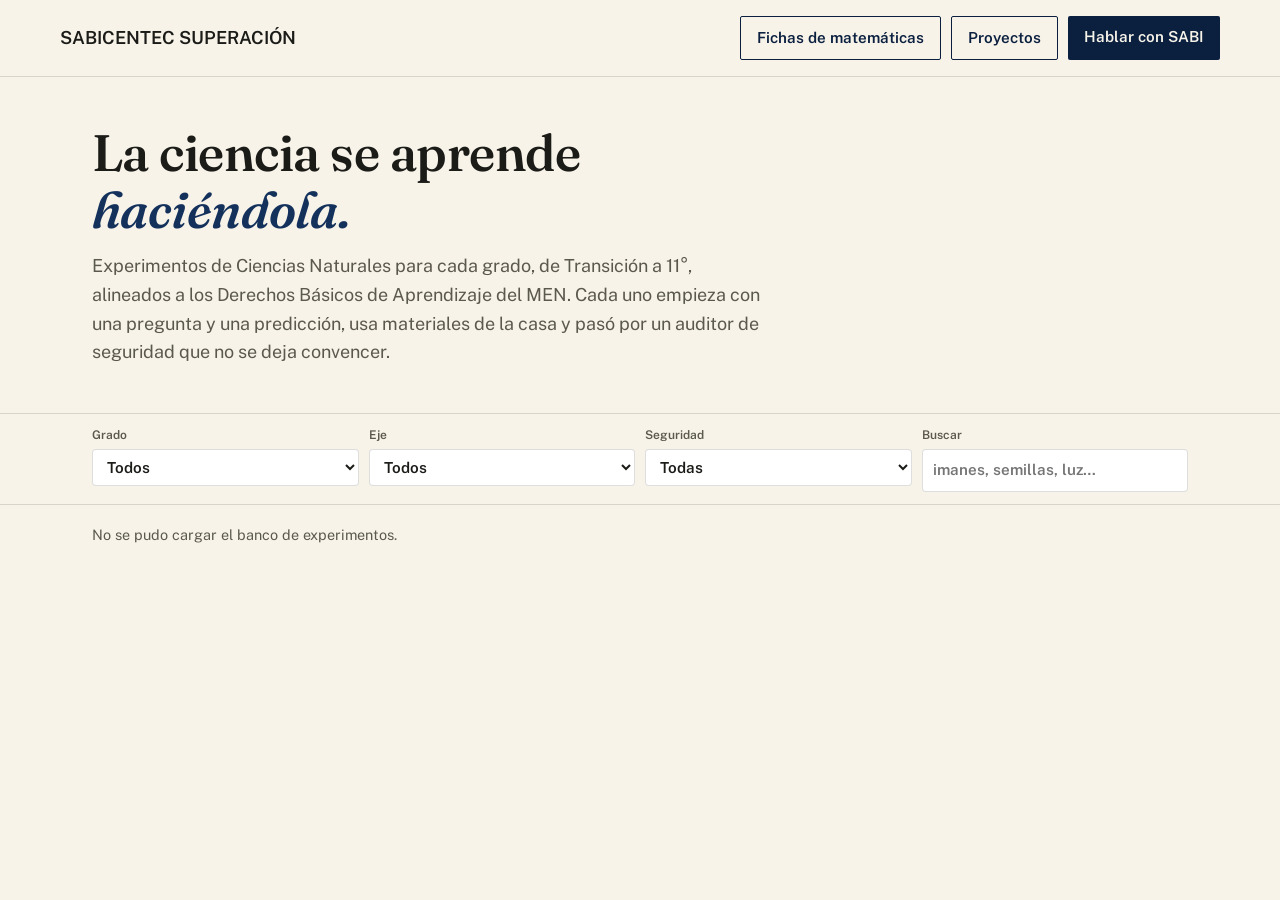
==== experimentos.html @ 02c6cd76 "Capa didáctica (en progreso): comandos SABI, juegos por código, lectura verificada y Dots investigad" ====
<!DOCTYPE html>
<html lang="es">
<head>
<meta charset="UTF-8">
<meta name="viewport" content="width=device-width, initial-scale=1.0">
<title>Experimentos de Ciencias — SABICENTEC SUPERACIÓN</title>
<meta name="description" content="Banco de experimentos de Ciencias Naturales de Colegio CENTEC: mínimo 50 por grado, de Transición a 11°, alineados a los DBA del MEN y auditados en seguridad.">
<link rel="preconnect" href="https://fonts.googleapis.com">
<link rel="preconnect" href="https://fonts.gstatic.com" crossorigin>
<link href="https://fonts.googleapis.com/css2?family=Fraunces:opsz,wght@9..144,450;9..144,560;9..144,680&family=Public+Sans:wght@400;500;600;700&display=swap" rel="stylesheet">
<style>
  :root{
    --noche:#0B1F3F; --noche-2:#14315C; --alba:#F5A623; --oro:#B8862B; --barro:#E8792B;
    --brote:#4C7A5E; --papel:#F7F3E9; --blanco:#FFFFFF; --tinta:#1B1B18; --tinta-suave:#5B584E;
    --linea:rgba(27,27,24,.14);
  }
  *{box-sizing:border-box;margin:0;padding:0}
  body{background:var(--papel);color:var(--tinta);font-family:'Public Sans',sans-serif;font-size:18px;line-height:1.6}
  h1,h2,h3{font-family:'Fraunces',serif;font-weight:560;letter-spacing:-.01em}
  a{color:inherit}
  :focus-visible{outline:3px solid var(--alba);outline-offset:2px}
  .wrap{max-width:1160px;margin:0 auto;padding:0 32px}
  @media(max-width:640px){.wrap{padding:0 16px} body{font-size:17px}}
  header.top{border-bottom:1px solid var(--linea)}
  .top-inner{display:flex;justify-content:space-between;align-items:center;padding:16px 0;gap:16px;flex-wrap:wrap}
  .brand{font-weight:600;text-decoration:none}
  .nav{display:flex;gap:10px;flex-wrap:wrap}
  .cta,.cta-2{text-decoration:none;padding:9px 16px;border-radius:2px;font-weight:600;font-size:.95rem}
  .cta{background:var(--noche);color:var(--papel)} .cta-2{border:1px solid var(--noche);color:var(--noche)}
  .intro{padding:48px 0 24px}
  .intro h1{font-size:clamp(2rem,4.5vw,3.2rem);line-height:1.1;max-width:20ch}
  .intro h1 em{font-style:italic;color:var(--noche-2)}
  .intro p{max-width:62ch;margin-top:14px;color:var(--tinta-suave)}
  .cifras{display:flex;gap:28px;flex-wrap:wrap;margin-top:22px;font-size:.92rem;color:var(--tinta-suave)}
  .cifras b{display:block;font-family:'Fraunces',serif;font-size:1.9rem;color:var(--noche);font-weight:560}
  .filtros{position:sticky;top:0;z-index:5;background:var(--papel);border-block:1px solid var(--linea);padding:12px 0}
  .filtros .wrap{display:grid;grid-template-columns:repeat(auto-fit,minmax(170px,1fr));gap:10px}
  label.campo{display:flex;flex-direction:column;font-size:.75rem;font-weight:600;color:var(--tinta-suave);gap:4px}
  select,input[type=search]{font:inherit;font-size:.95rem;padding:8px 10px;border:1px solid var(--linea);border-radius:4px;background:var(--blanco);color:var(--tinta);width:100%}
  #resumen{padding:18px 0 6px;color:var(--tinta-suave);font-size:.9rem}
  .lista{display:grid;grid-template-columns:repeat(auto-fill,minmax(300px,1fr));gap:16px;padding:8px 0 64px}
  @media(max-width:640px){.lista{grid-template-columns:1fr}}
  .tarjeta{background:var(--blanco);border:1px solid var(--linea);border-radius:6px;padding:18px 20px;display:flex;flex-direction:column;gap:8px}
  .etq{font-size:.72rem;font-weight:700;letter-spacing:.05em;text-transform:uppercase;color:var(--oro)}
  .tarjeta h3{font-size:1.2rem;line-height:1.25;color:var(--noche)}
  .tarjeta .preg{font-size:.95rem}
  .sello{display:inline-block;font-size:.75rem;font-weight:700;padding:2px 9px;border-radius:999px;border:1.5px solid currentColor}
  .sello.libre{color:var(--brote)} .sello.supervision{color:#8A5A00} .sello.docente{color:#9B2C2C}
  .tarjeta button{align-self:flex-start;margin-top:auto;font:600 .88rem 'Public Sans',sans-serif;background:var(--noche);color:var(--papel);border:0;border-radius:999px;padding:8px 16px;cursor:pointer}
  .vacio{padding:40px 0;color:var(--tinta-suave)}
  /* Ficha completa */
  dialog{border:0;border-radius:8px;max-width:min(780px,96vw);width:100%;padding:0;background:var(--blanco);color:var(--tinta)}
  dialog::backdrop{background:rgba(11,31,63,.55)}
  .ficha{padding:28px 32px 32px}
  @media(max-width:640px){.ficha{padding:20px 18px 24px}}
  .ficha h2{font-size:1.7rem;color:var(--noche);line-height:1.2;margin:4px 0 8px}
  .ficha h4{font:700 .78rem 'Public Sans',sans-serif;letter-spacing:.05em;text-transform:uppercase;color:var(--oro);margin:18px 0 6px}
  .ficha ul,.ficha ol{padding-left:1.3em} .ficha li{margin:3px 0}
  .ficha .aviso{background:#FBF1DE;border-left:4px solid var(--oro);padding:10px 14px;margin:12px 0;font-size:.95rem}
  .ficha .prediccion{border:2px dashed var(--linea);border-radius:6px;padding:12px 14px;margin-top:6px}
  .ficha .linea-resp{border-bottom:1px solid var(--linea);height:1.8em}
  .ficha .dba{font-size:.85rem;color:var(--tinta-suave)}
  .acciones{display:flex;gap:10px;flex-wrap:wrap;padding:14px 32px;border-top:1px solid var(--linea);background:var(--papel);position:sticky;bottom:0}
  @media(max-width:640px){.acciones{padding:12px 18px}}
  .acciones button,.acciones a{font:600 .9rem 'Public Sans',sans-serif;padding:9px 16px;border-radius:999px;border:1.5px solid var(--noche);background:var(--blanco);color:var(--noche);text-decoration:none;cursor:pointer}
  .acciones .prim{background:var(--noche);color:var(--papel)}
  .solo-impresion{display:none}
  @media print{
    body > *:not(dialog){display:none!important}
    dialog{position:static;max-width:none;box-shadow:none}
    .acciones{display:none}
    .ficha{padding:0;font-size:12pt}
    .solo-impresion{display:block}
    details{display:block} details > summary{list-style:none}
  }
</style>
</head>
<body>

<header class="top">
  <div class="wrap top-inner">
    <a class="brand" href="index.html">SABICENTEC SUPERACIÓN</a>
    <nav class="nav">
      <a class="cta-2" href="fichas.html">Fichas de matemáticas</a>
      <a class="cta-2" href="proyectos.html">Proyectos</a>
      <a class="cta" href="tutor.html">Hablar con SABI</a>
    </nav>
  </div>
</header>

<section class="intro">
  <div class="wrap">
    <h1>La ciencia se aprende <em>haciéndola.</em></h1>
    <p>Experimentos de Ciencias Naturales para cada grado, de Transición a 11°, alineados a los Derechos Básicos de Aprendizaje del MEN. Cada uno empieza con una pregunta y una predicción, usa materiales de la casa y pasó por un auditor de seguridad que no se deja convencer.</p>
    <div class="cifras" id="cifras"></div>
  </div>
</section>

<div class="filtros">
  <div class="wrap">
    <label class="campo">Grado<select id="f-grado"><option value="">Todos</option></select></label>
    <label class="campo">Eje<select id="f-eje"><option value="">Todos</option></select></label>
    <label class="campo">Seguridad<select id="f-seg"><option value="">Todas</option><option value="libre">Lo hace el estudiante</option><option value="supervision">Con un adulto</option><option value="docente">Lo hace el docente</option></select></label>
    <label class="campo">Buscar<input type="search" id="f-texto" placeholder="imanes, semillas, luz…"></label>
  </div>
</div>

<main class="wrap">
  <p id="resumen" aria-live="polite">Cargando el banco…</p>
  <div class="lista" id="lista"></div>
</main>

<dialog id="dialogo" aria-labelledby="ficha-titulo">
  <div class="ficha" id="ficha"></div>
  <div class="acciones">
    <button type="button" class="prim" id="btn-imprimir">Imprimir ficha</button>
    <a id="btn-sabi" href="tutor.html">Hacerlo con SABI</a>
    <button type="button" id="btn-cerrar">Cerrar</button>
  </div>
</dialog>

<script>
const $ = id => document.getElementById(id);
const esc = t => String(t ?? '').replace(/[&<>"']/g, c => ({ '&': '&amp;', '<': '&lt;', '>': '&gt;', '"': '&quot;', "'": '&#39;' }[c]));
const sinTilde = t => String(t || '').toLowerCase().normalize('NFD').replace(/[̀-ͯ]/g, '');
const GRADO = g => g ? g + '°' : 'Transición';
const NIVEL = { libre: 'Lo hace el estudiante', supervision: 'Con un adulto', docente: 'Lo hace el docente' };
let banco = { experimentos: [], ejes: {} }, dba = null;

function filtrar() {
  const g = $('f-grado').value, e = $('f-eje').value, s = $('f-seg').value, q = sinTilde($('f-texto').value).trim();
  const lista = banco.experimentos.filter(x => (g === '' || x.grado === +g) && (!e || x.eje === e) && (!s || x.seguridad?.nivel === s)
    && (!q || sinTilde([x.titulo, x.pregunta, ...(x.materiales || []), ...(x.tags || [])].join(' ')).includes(q)));
  $('resumen').textContent = `${lista.length} experimento${lista.length === 1 ? '' : 's'}${g !== '' ? ' para ' + GRADO(+g) : ''}.`;
  $('lista').innerHTML = lista.length ? lista.map(x => `<article class="tarjeta">
      <span class="etq">${esc(banco.ejes[x.eje] || x.eje)} · ${GRADO(x.grado)}${x.duracion_min ? ' · ' + x.duracion_min + ' min' : ''}</span>
      <h3>${esc(x.titulo)}</h3><p class="preg">${esc(x.pregunta)}</p>
      <span class="sello ${esc(x.seguridad?.nivel)}">${NIVEL[x.seguridad?.nivel] || ''}</span>
      <button type="button" data-id="${esc(x.id)}">Ver ficha completa</button></article>`).join('')
    : '<div class="vacio">No hay experimentos con esa combinación. Prueba con otro eje o grado, o pídele uno a SABI con /experimento.</div>';
  const u = new URL(location); ['grado', 'eje', 'seg', 'q'].forEach((k, i) => { const v = [g, e, s, q][i]; v ? u.searchParams.set(k, v) : u.searchParams.delete(k); });
  history.replaceState(null, '', u);
}

function ficha(id) {
  const x = banco.experimentos.find(e => e.id === id); if (!x) return;
  const textosDba = (x.dba || []).map(n => { const d = dba?.grados?.[String(x.grado)]?.dba?.find(y => y.n === n); return d ? `DBA ${n}: ${d.enunciado}` : `DBA ${n}`; });
  const nivel = x.seguridad?.nivel || 'libre';
  $('ficha').innerHTML = `
    <p class="solo-impresion etq">Colegio CENTEC · SABI · Nombre: ______________________ Curso: ______ Fecha: ________</p>
    <span class="etq">${esc(banco.ejes[x.eje] || x.eje)} · ${GRADO(x.grado)}${x.duracion_min ? ' · ' + x.duracion_min + ' minutos' : ''}</span>
    <h2 id="ficha-titulo">${esc(x.titulo)}</h2>
    <p><b>Pregunta:</b> ${esc(x.pregunta)}</p>
    ${nivel !== 'libre' ? `<p class="aviso"><b>${NIVEL[nivel]}.</b> ${esc(x.seguridad?.nota)}</p>` : ''}
    <h4>1. Antes de empezar, predice</h4><p>${esc(x.prediccion)}</p><div class="prediccion"><div class="linea-resp"></div><div class="linea-resp"></div></div>
    <h4>2. Materiales</h4><ul>${(x.materiales || []).map(m => `<li>${esc(m)}</li>`).join('')}</ul>
    <h4>3. Procedimiento</h4><ol>${(x.pasos || []).map(p => `<li>${esc(p)}</li>`).join('')}</ol>
    <h4>4. Observa y registra</h4><p>${esc(x.observa)}</p><div class="prediccion"><div class="linea-resp"></div><div class="linea-resp"></div><div class="linea-resp"></div></div>
    <h4>5. ¿Por qué pasó?</h4><details><summary>Ábrelo después de observar</summary><p>${esc(x.explicacion)}</p>${x.error_comun ? `<p><b>Idea equivocada frecuente:</b> ${esc(x.error_comun)}</p>` : ''}</details>
    ${x.variable ? `<h4>6. Reto de científico</h4><p>${esc(x.variable)}</p>` : ''}
    ${x.conexion ? `<h4>En la vida real</h4><p>${esc(x.conexion)}</p>` : ''}
    ${textosDba.length ? `<h4>Derechos Básicos de Aprendizaje</h4><p class="dba">${textosDba.map(esc).join('<br>')}</p>` : ''}`;
  $('btn-sabi').href = `tutor.html?rol=estudiante&materia=${encodeURIComponent('Ciencias Naturales')}`;
  const u = new URL(location); u.searchParams.set('id', id); history.replaceState(null, '', u);
  if (!$('dialogo').open) $('dialogo').showModal();
}
function cerrar() { $('dialogo').close(); }
$('dialogo').addEventListener('close', () => { const u = new URL(location); u.searchParams.delete('id'); history.replaceState(null, '', u); });
$('btn-cerrar').onclick = cerrar;
$('btn-imprimir').onclick = () => { $('dialogo').querySelectorAll('details').forEach(d => d.open = true); window.print(); };
$('lista').addEventListener('click', e => { const b = e.target.closest('[data-id]'); if (b) ficha(b.dataset.id); });
['f-grado', 'f-eje', 'f-seg'].forEach(id => $(id).addEventListener('change', filtrar));
$('f-texto').addEventListener('input', filtrar);

(async () => {
  try {
    const [b, d] = await Promise.all([fetch('data/experimentos.json').then(r => r.json()), fetch('data/dba-ciencias.json').then(r => r.ok ? r.json() : null).catch(() => null)]);
    banco = b; dba = d;
  } catch (e) { $('resumen').textContent = 'No se pudo cargar el banco de experimentos.'; return; }
  for (let g = 0; g <= 11; g++) $('f-grado').insertAdjacentHTML('beforeend', `<option value="${g}">${GRADO(g)}</option>`);
  for (const [k, v] of Object.entries(banco.ejes || {})) $('f-eje').insertAdjacentHTML('beforeend', `<option value="${k}">${esc(v)}</option>`);
  const total = banco.experimentos.length, grados = new Set(banco.experimentos.map(e => e.grado)).size, libres = banco.experimentos.filter(e => e.seguridad?.nivel === 'libre').length;
  $('cifras').innerHTML = `<span><b>${total}</b>experimentos</span><span><b>${grados}</b>grados</span><span><b>${Object.keys(banco.ejes || {}).length}</b>ejes de las ciencias</span><span><b>${libres}</b>los hace el estudiante solo</span>`;
  const p = new URLSearchParams(location.search);
  if (p.has('grado')) $('f-grado').value = p.get('grado');
  if (p.has('eje')) $('f-eje').value = p.get('eje');
  if (p.has('seg')) $('f-seg').value = p.get('seg');
  if (p.has('q')) $('f-texto').value = p.get('q');
  filtrar();
  if (p.has('id')) ficha(p.get('id'));
})();
</script>
</body>
</html>
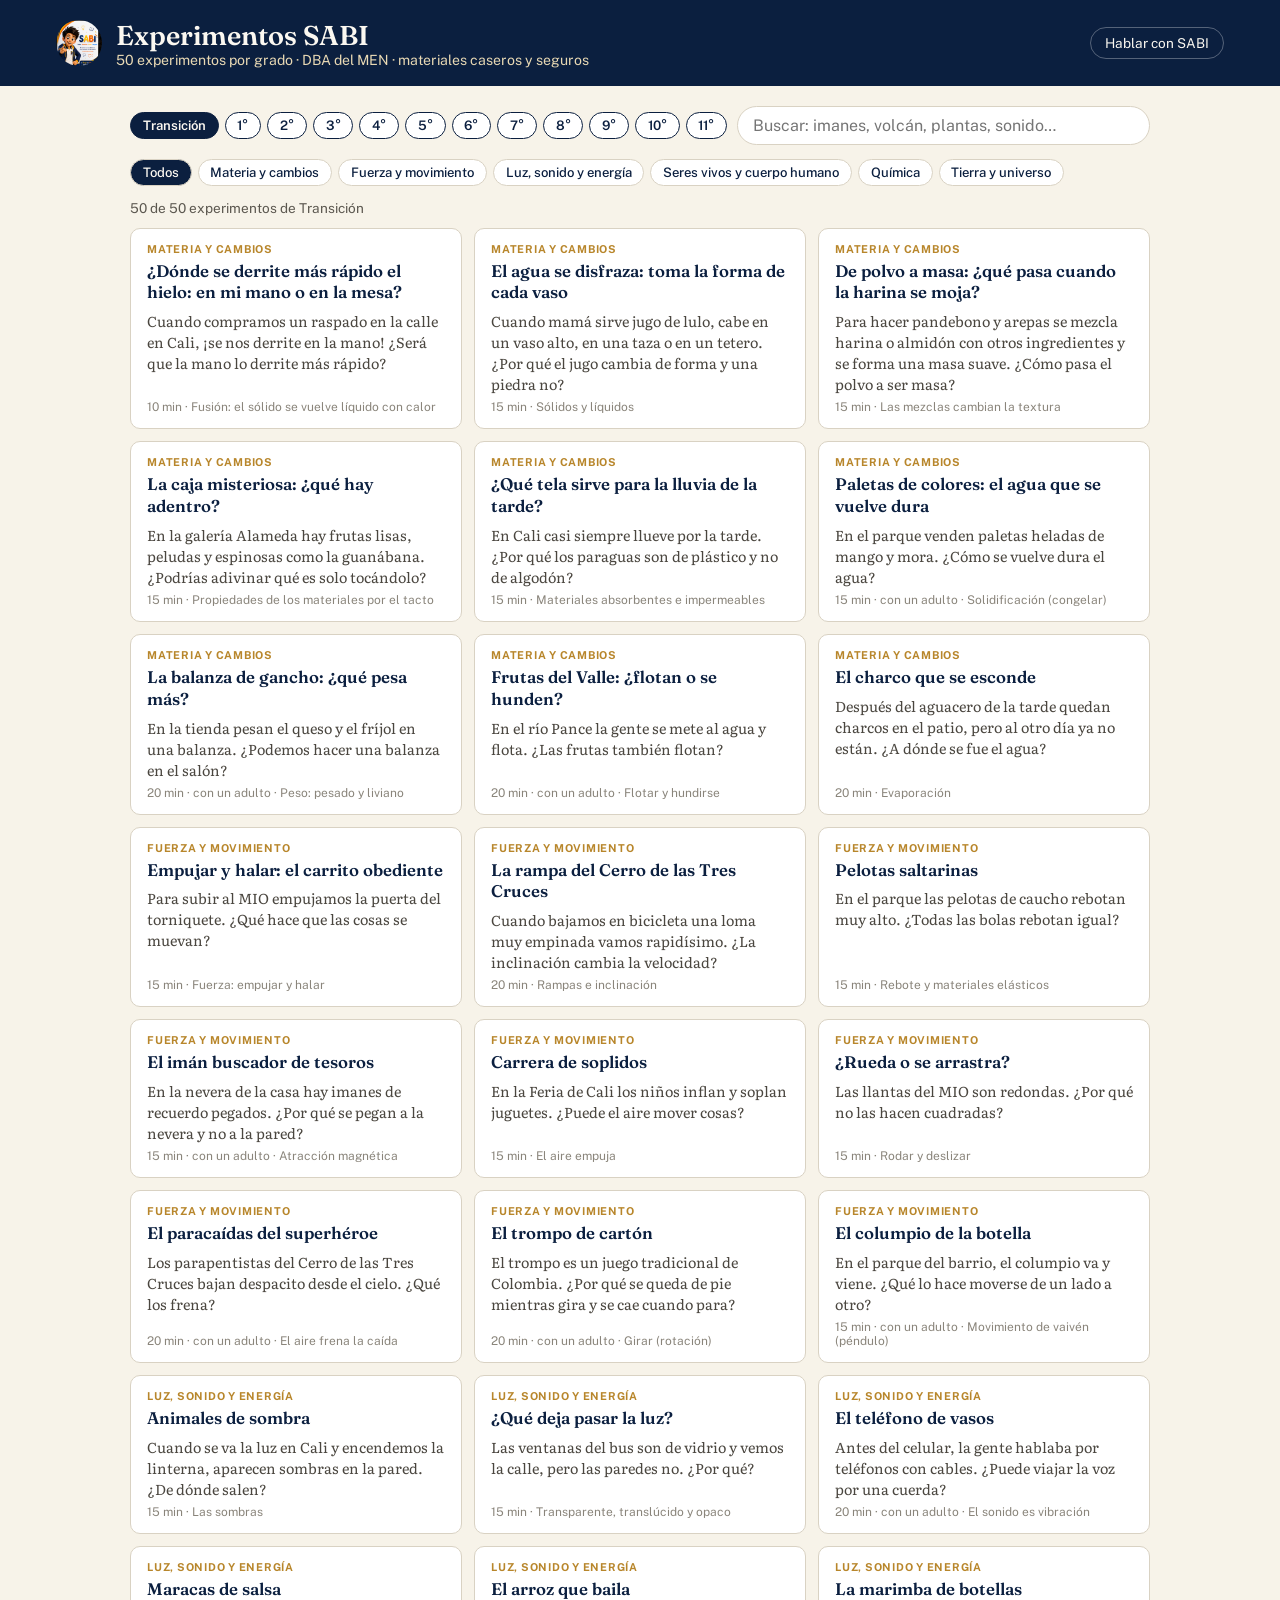
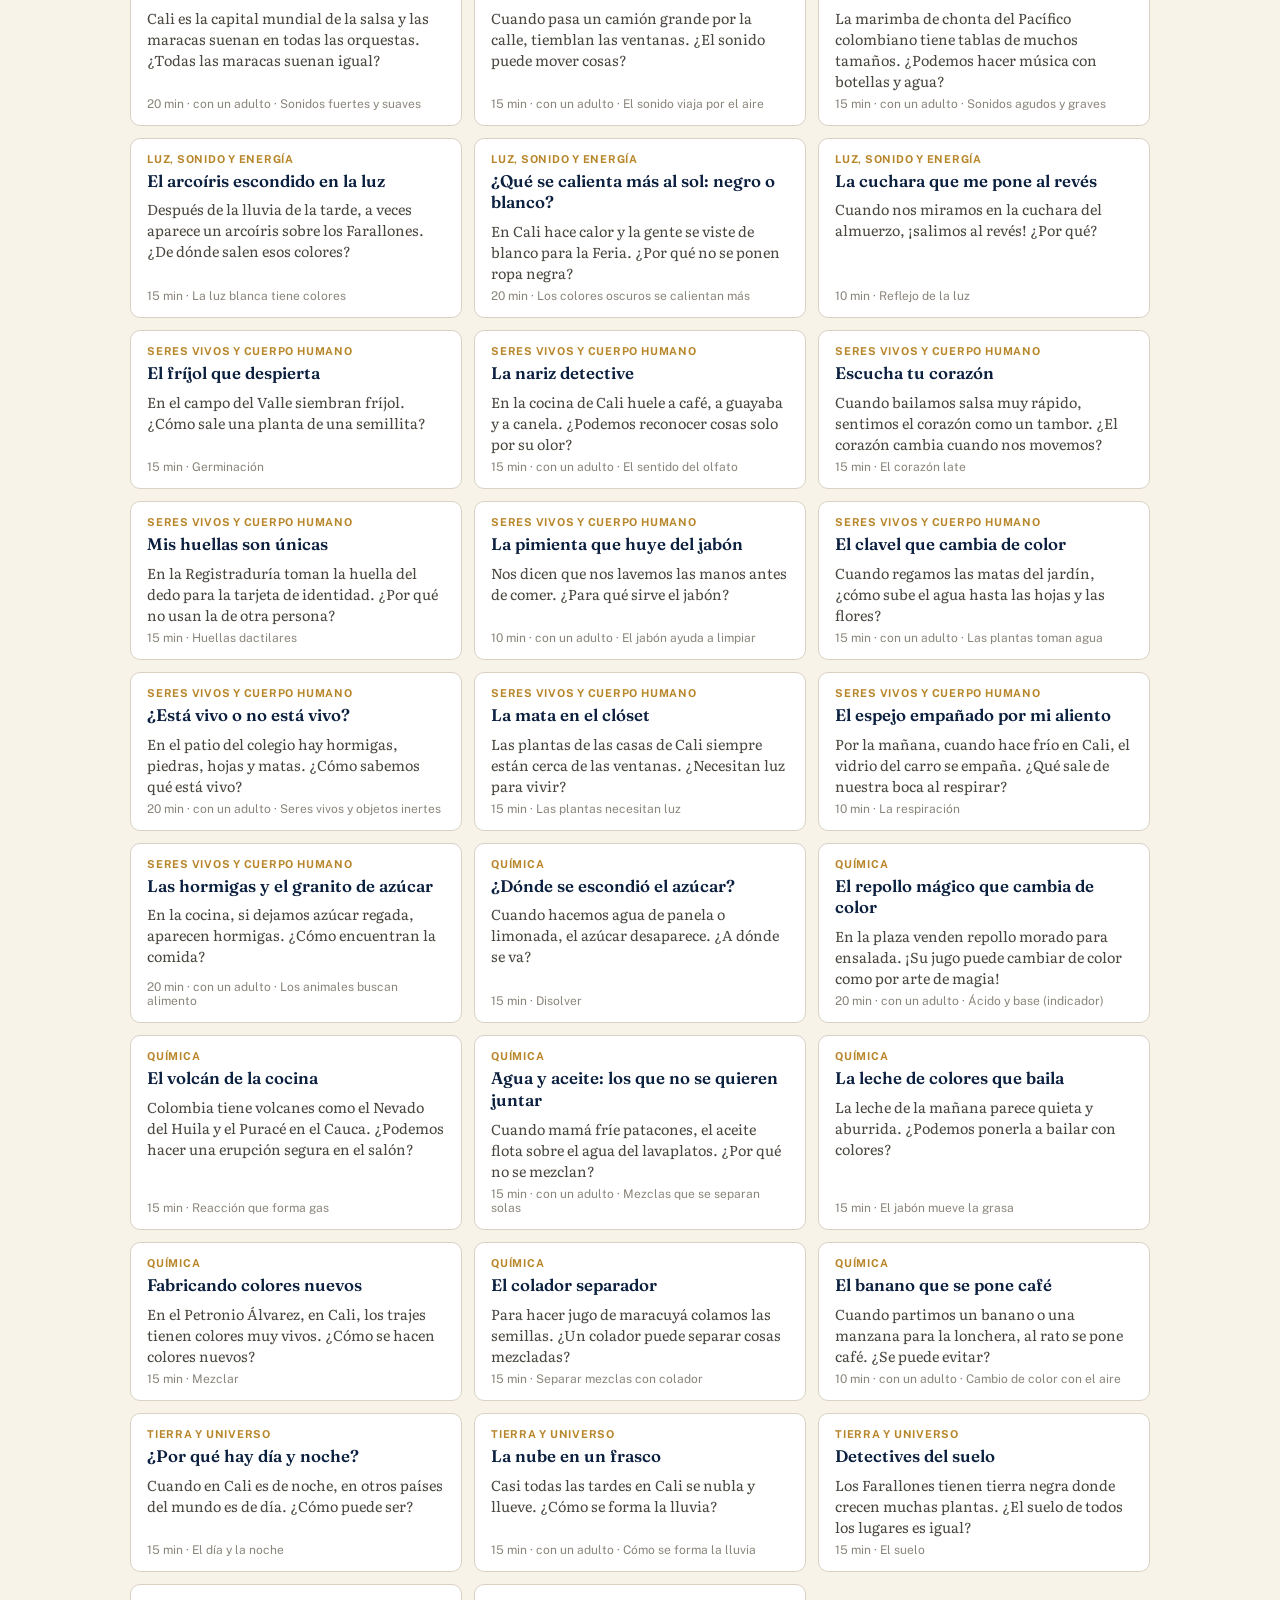
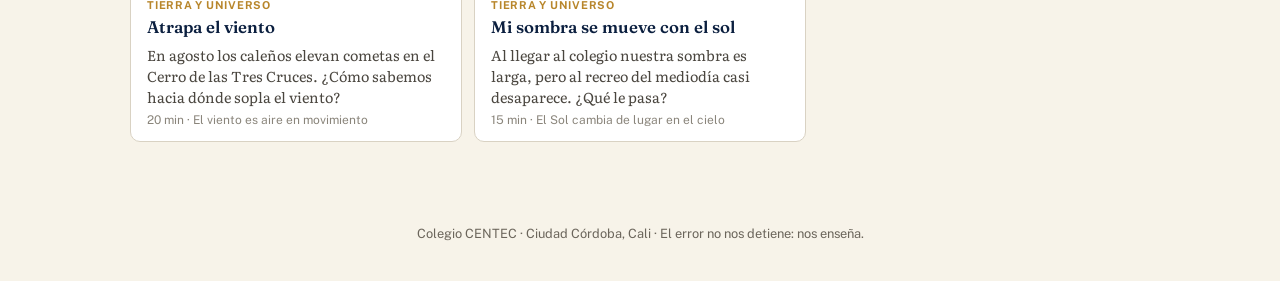
==== commit 86732053: "Banco de experimentos (Transición a 8°, 10°), página de experimentos y Dots didácticos - data/experi" ====
--- a/experimentos.html
+++ b/experimentos.html
@@ -3,191 +3,102 @@
 <head>
 <meta charset="UTF-8">
 <meta name="viewport" content="width=device-width, initial-scale=1.0">
-<title>Experimentos de Ciencias — SABICENTEC SUPERACIÓN</title>
-<meta name="description" content="Banco de experimentos de Ciencias Naturales de Colegio CENTEC: mínimo 50 por grado, de Transición a 11°, alineados a los DBA del MEN y auditados en seguridad.">
-<link rel="preconnect" href="https://fonts.googleapis.com">
-<link rel="preconnect" href="https://fonts.gstatic.com" crossorigin>
-<link href="https://fonts.googleapis.com/css2?family=Fraunces:opsz,wght@9..144,450;9..144,560;9..144,680&family=Public+Sans:wght@400;500;600;700&display=swap" rel="stylesheet">
+<title>Experimentos SABI — CENTEC</title>
+<meta name="description" content="Banco de experimentos de ciencias de CENTEC: 50 por grado, de Transición a 11°, alineados a los DBA del MEN, con materiales caseros seguros.">
+<link rel="preconnect" href="https://fonts.googleapis.com"><link rel="preconnect" href="https://fonts.gstatic.com" crossorigin>
+<link href="https://fonts.googleapis.com/css2?family=Literata:opsz,wght@7..72,400;7..72,600&family=Fraunces:opsz,wght@9..144,560;9..144,680&family=Public+Sans:wght@400;600;700&display=swap" rel="stylesheet">
+<link rel="stylesheet" href="sabi-dots.css">
 <style>
-  :root{
-    --noche:#0B1F3F; --noche-2:#14315C; --alba:#F5A623; --oro:#B8862B; --barro:#E8792B;
-    --brote:#4C7A5E; --papel:#F7F3E9; --blanco:#FFFFFF; --tinta:#1B1B18; --tinta-suave:#5B584E;
-    --linea:rgba(27,27,24,.14);
-  }
-  *{box-sizing:border-box;margin:0;padding:0}
-  body{background:var(--papel);color:var(--tinta);font-family:'Public Sans',sans-serif;font-size:18px;line-height:1.6}
-  h1,h2,h3{font-family:'Fraunces',serif;font-weight:560;letter-spacing:-.01em}
-  a{color:inherit}
-  :focus-visible{outline:3px solid var(--alba);outline-offset:2px}
-  .wrap{max-width:1160px;margin:0 auto;padding:0 32px}
-  @media(max-width:640px){.wrap{padding:0 16px} body{font-size:17px}}
-  header.top{border-bottom:1px solid var(--linea)}
-  .top-inner{display:flex;justify-content:space-between;align-items:center;padding:16px 0;gap:16px;flex-wrap:wrap}
-  .brand{font-weight:600;text-decoration:none}
-  .nav{display:flex;gap:10px;flex-wrap:wrap}
-  .cta,.cta-2{text-decoration:none;padding:9px 16px;border-radius:2px;font-weight:600;font-size:.95rem}
-  .cta{background:var(--noche);color:var(--papel)} .cta-2{border:1px solid var(--noche);color:var(--noche)}
-  .intro{padding:48px 0 24px}
-  .intro h1{font-size:clamp(2rem,4.5vw,3.2rem);line-height:1.1;max-width:20ch}
-  .intro h1 em{font-style:italic;color:var(--noche-2)}
-  .intro p{max-width:62ch;margin-top:14px;color:var(--tinta-suave)}
-  .cifras{display:flex;gap:28px;flex-wrap:wrap;margin-top:22px;font-size:.92rem;color:var(--tinta-suave)}
-  .cifras b{display:block;font-family:'Fraunces',serif;font-size:1.9rem;color:var(--noche);font-weight:560}
-  .filtros{position:sticky;top:0;z-index:5;background:var(--papel);border-block:1px solid var(--linea);padding:12px 0}
-  .filtros .wrap{display:grid;grid-template-columns:repeat(auto-fit,minmax(170px,1fr));gap:10px}
-  label.campo{display:flex;flex-direction:column;font-size:.75rem;font-weight:600;color:var(--tinta-suave);gap:4px}
-  select,input[type=search]{font:inherit;font-size:.95rem;padding:8px 10px;border:1px solid var(--linea);border-radius:4px;background:var(--blanco);color:var(--tinta);width:100%}
-  #resumen{padding:18px 0 6px;color:var(--tinta-suave);font-size:.9rem}
-  .lista{display:grid;grid-template-columns:repeat(auto-fill,minmax(300px,1fr));gap:16px;padding:8px 0 64px}
-  @media(max-width:640px){.lista{grid-template-columns:1fr}}
-  .tarjeta{background:var(--blanco);border:1px solid var(--linea);border-radius:6px;padding:18px 20px;display:flex;flex-direction:column;gap:8px}
-  .etq{font-size:.72rem;font-weight:700;letter-spacing:.05em;text-transform:uppercase;color:var(--oro)}
-  .tarjeta h3{font-size:1.2rem;line-height:1.25;color:var(--noche)}
-  .tarjeta .preg{font-size:.95rem}
-  .sello{display:inline-block;font-size:.75rem;font-weight:700;padding:2px 9px;border-radius:999px;border:1.5px solid currentColor}
-  .sello.libre{color:var(--brote)} .sello.supervision{color:#8A5A00} .sello.docente{color:#9B2C2C}
-  .tarjeta button{align-self:flex-start;margin-top:auto;font:600 .88rem 'Public Sans',sans-serif;background:var(--noche);color:var(--papel);border:0;border-radius:999px;padding:8px 16px;cursor:pointer}
-  .vacio{padding:40px 0;color:var(--tinta-suave)}
-  /* Ficha completa */
-  dialog{border:0;border-radius:8px;max-width:min(780px,96vw);width:100%;padding:0;background:var(--blanco);color:var(--tinta)}
+  :root{--noche:#0B1F3F; --oro:#B8862B; --alba:#F5A623; --papel:#F7F3E9; --tinta:#1F1D1A; --linea:#D9D2C3;}
+  *{box-sizing:border-box; margin:0; padding:0}
+  body{background:var(--papel); color:var(--tinta); font-family:'Public Sans',sans-serif; min-height:100vh}
+  .top{background:var(--noche); color:#FBF8F1; padding:18px clamp(16px,5vw,56px); display:flex; align-items:center; gap:14px; flex-wrap:wrap}
+  .top img{width:46px; height:46px; border-radius:50%; object-fit:cover; object-position:top}
+  .top h1{font-family:'Fraunces',serif; font-weight:600; font-size:clamp(1.2rem,1rem + 1vw,1.7rem)}
+  .top p{color:#E9D9B4; font-size:.88rem}
+  .top a{margin-left:auto; color:#FBF8F1; text-decoration:none; border:1px solid rgba(255,255,255,.3); border-radius:999px; padding:7px 14px; font-size:.85rem}
+  main{max-width:1100px; margin:0 auto; padding:20px clamp(16px,4vw,40px) 60px}
+  .filtros{display:flex; flex-wrap:wrap; gap:10px; align-items:center; margin-bottom:14px}
+  .grados{display:flex; flex-wrap:wrap; gap:6px}
+  .grados button,.ejes button{border:1.5px solid var(--noche); background:#fff; color:var(--noche); border-radius:999px; padding:.38em .9em; font:600 .82rem 'Public Sans',sans-serif; cursor:pointer}
+  .grados button[aria-pressed=true],.ejes button[aria-pressed=true]{background:var(--noche); color:#FBF8F1}
+  .ejes{display:flex; flex-wrap:wrap; gap:6px; margin-bottom:14px}
+  .ejes button{border-color:var(--linea); font-weight:500}
+  input[type=search]{flex:1 1 220px; padding:.55em .9em; border:1.5px solid var(--linea); border-radius:999px; font:inherit; background:#fff}
+  .resumen{font-size:.85rem; color:#5B574F; margin-bottom:12px}
+  .lista{display:grid; grid-template-columns:repeat(auto-fill,minmax(260px,1fr)); gap:12px}
+  .card{background:#fff; border:1px solid var(--linea); border-radius:10px; padding:14px 16px; display:flex; flex-direction:column; gap:6px; cursor:pointer; text-align:left; font:inherit; color:inherit; transition:transform .15s, border-color .15s}
+  .card:hover{transform:translateY(-2px); border-color:var(--oro)}
+  .card .eje{font-size:.68rem; font-weight:700; letter-spacing:.07em; text-transform:uppercase; color:var(--oro)}
+  .card h3{font-family:'Fraunces',serif; font-size:1.05rem; font-weight:600; color:var(--noche); line-height:1.3}
+  .card p{font-family:'Literata',serif; font-size:.9rem; color:#4A463F}
+  .card .meta{font-size:.75rem; color:#8A857B; margin-top:auto}
+  .herramienta{padding:18px 20px 8px; background:transparent;}
+  dialog{margin:auto; border:none; border-radius:14px; width:min(820px,94vw); max-height:92vh; padding:0; background:var(--papel)}
   dialog::backdrop{background:rgba(11,31,63,.55)}
-  .ficha{padding:28px 32px 32px}
-  @media(max-width:640px){.ficha{padding:20px 18px 24px}}
-  .ficha h2{font-size:1.7rem;color:var(--noche);line-height:1.2;margin:4px 0 8px}
-  .ficha h4{font:700 .78rem 'Public Sans',sans-serif;letter-spacing:.05em;text-transform:uppercase;color:var(--oro);margin:18px 0 6px}
-  .ficha ul,.ficha ol{padding-left:1.3em} .ficha li{margin:3px 0}
-  .ficha .aviso{background:#FBF1DE;border-left:4px solid var(--oro);padding:10px 14px;margin:12px 0;font-size:.95rem}
-  .ficha .prediccion{border:2px dashed var(--linea);border-radius:6px;padding:12px 14px;margin-top:6px}
-  .ficha .linea-resp{border-bottom:1px solid var(--linea);height:1.8em}
-  .ficha .dba{font-size:.85rem;color:var(--tinta-suave)}
-  .acciones{display:flex;gap:10px;flex-wrap:wrap;padding:14px 32px;border-top:1px solid var(--linea);background:var(--papel);position:sticky;bottom:0}
-  @media(max-width:640px){.acciones{padding:12px 18px}}
-  .acciones button,.acciones a{font:600 .9rem 'Public Sans',sans-serif;padding:9px 16px;border-radius:999px;border:1.5px solid var(--noche);background:var(--blanco);color:var(--noche);text-decoration:none;cursor:pointer}
-  .acciones .prim{background:var(--noche);color:var(--papel)}
-  .solo-impresion{display:none}
-  @media print{
-    body > *:not(dialog){display:none!important}
-    dialog{position:static;max-width:none;box-shadow:none}
-    .acciones{display:none}
-    .ficha{padding:0;font-size:12pt}
-    .solo-impresion{display:block}
-    details{display:block} details > summary{list-style:none}
-  }
+  .dlg-pie{display:flex; flex-wrap:wrap; gap:8px; justify-content:flex-end; padding:0 18px 16px}
+  .dlg-pie a,.dlg-pie button{border-radius:999px; padding:.55em 1.1em; font:600 .85rem 'Public Sans',sans-serif; cursor:pointer; text-decoration:none; border:1.5px solid var(--noche)}
+  .dlg-pie a{background:var(--noche); color:#FBF8F1} .dlg-pie button{background:#fff; color:var(--noche)}
+
+  .vacio{padding:40px; text-align:center; color:#6B655B; font-family:'Literata',serif}
+  footer{text-align:center; font-size:.8rem; color:#6B655B; padding:24px 16px 40px}
 </style>
 </head>
 <body>
-
 <header class="top">
-  <div class="wrap top-inner">
-    <a class="brand" href="index.html">SABICENTEC SUPERACIÓN</a>
-    <nav class="nav">
-      <a class="cta-2" href="fichas.html">Fichas de matemáticas</a>
-      <a class="cta-2" href="proyectos.html">Proyectos</a>
-      <a class="cta" href="tutor.html">Hablar con SABI</a>
-    </nav>
+  <img src="sabi-avatar.png" alt="SABI">
+  <div><h1>Experimentos SABI</h1><p>50 experimentos por grado · DBA del MEN · materiales caseros y seguros</p></div>
+  <a href="tutor.html">Hablar con SABI</a>
+</header>
+<main>
+  <div class="filtros">
+    <div class="grados" id="grados" role="group" aria-label="Grado"></div>
+    <input type="search" id="buscar" placeholder="Buscar: imanes, volcán, plantas, sonido…" aria-label="Buscar experimento">
   </div>
-</header>
-
-<section class="intro">
-  <div class="wrap">
-    <h1>La ciencia se aprende <em>haciéndola.</em></h1>
-    <p>Experimentos de Ciencias Naturales para cada grado, de Transición a 11°, alineados a los Derechos Básicos de Aprendizaje del MEN. Cada uno empieza con una pregunta y una predicción, usa materiales de la casa y pasó por un auditor de seguridad que no se deja convencer.</p>
-    <div class="cifras" id="cifras"></div>
-  </div>
-</section>
-
-<div class="filtros">
-  <div class="wrap">
-    <label class="campo">Grado<select id="f-grado"><option value="">Todos</option></select></label>
-    <label class="campo">Eje<select id="f-eje"><option value="">Todos</option></select></label>
-    <label class="campo">Seguridad<select id="f-seg"><option value="">Todas</option><option value="libre">Lo hace el estudiante</option><option value="supervision">Con un adulto</option><option value="docente">Lo hace el docente</option></select></label>
-    <label class="campo">Buscar<input type="search" id="f-texto" placeholder="imanes, semillas, luz…"></label>
-  </div>
-</div>
-
-<main class="wrap">
-  <p id="resumen" aria-live="polite">Cargando el banco…</p>
+  <div class="ejes" id="ejes" role="group" aria-label="Eje temático"></div>
+  <p class="resumen" id="resumen"></p>
   <div class="lista" id="lista"></div>
 </main>
-
-<dialog id="dialogo" aria-labelledby="ficha-titulo">
-  <div class="ficha" id="ficha"></div>
-  <div class="acciones">
-    <button type="button" class="prim" id="btn-imprimir">Imprimir ficha</button>
-    <a id="btn-sabi" href="tutor.html">Hacerlo con SABI</a>
-    <button type="button" id="btn-cerrar">Cerrar</button>
-  </div>
-</dialog>
-
+<dialog id="dlg"><section class="herramienta dots experimento" id="det"></section><div class="dlg-pie"><button type="button" id="imprimir">Imprimir</button><a id="con-sabi" href="#">Hacerlo con SABI</a><button type="button" id="cerrar">Cerrar</button></div></dialog>
+<footer>Colegio CENTEC · Ciudad Córdoba, Cali · El error no nos detiene: nos enseña.</footer>
+<script src="sabi-dots.js"></script>
+<script src="sabi-ayudas.js"></script>
 <script>
-const $ = id => document.getElementById(id);
-const esc = t => String(t ?? '').replace(/[&<>"']/g, c => ({ '&': '&amp;', '<': '&lt;', '>': '&gt;', '"': '&quot;', "'": '&#39;' }[c]));
-const sinTilde = t => String(t || '').toLowerCase().normalize('NFD').replace(/[̀-ͯ]/g, '');
-const GRADO = g => g ? g + '°' : 'Transición';
-const NIVEL = { libre: 'Lo hace el estudiante', supervision: 'Con un adulto', docente: 'Lo hace el docente' };
-let banco = { experimentos: [], ejes: {} }, dba = null;
-
-function filtrar() {
-  const g = $('f-grado').value, e = $('f-eje').value, s = $('f-seg').value, q = sinTilde($('f-texto').value).trim();
-  const lista = banco.experimentos.filter(x => (g === '' || x.grado === +g) && (!e || x.eje === e) && (!s || x.seguridad?.nivel === s)
-    && (!q || sinTilde([x.titulo, x.pregunta, ...(x.materiales || []), ...(x.tags || [])].join(' ')).includes(q)));
-  $('resumen').textContent = `${lista.length} experimento${lista.length === 1 ? '' : 's'}${g !== '' ? ' para ' + GRADO(+g) : ''}.`;
-  $('lista').innerHTML = lista.length ? lista.map(x => `<article class="tarjeta">
-      <span class="etq">${esc(banco.ejes[x.eje] || x.eje)} · ${GRADO(x.grado)}${x.duracion_min ? ' · ' + x.duracion_min + ' min' : ''}</span>
-      <h3>${esc(x.titulo)}</h3><p class="preg">${esc(x.pregunta)}</p>
-      <span class="sello ${esc(x.seguridad?.nivel)}">${NIVEL[x.seguridad?.nivel] || ''}</span>
-      <button type="button" data-id="${esc(x.id)}">Ver ficha completa</button></article>`).join('')
-    : '<div class="vacio">No hay experimentos con esa combinación. Prueba con otro eje o grado, o pídele uno a SABI con /experimento.</div>';
-  const u = new URL(location); ['grado', 'eje', 'seg', 'q'].forEach((k, i) => { const v = [g, e, s, q][i]; v ? u.searchParams.set(k, v) : u.searchParams.delete(k); });
-  history.replaceState(null, '', u);
-}
-
-function ficha(id) {
-  const x = banco.experimentos.find(e => e.id === id); if (!x) return;
-  const textosDba = (x.dba || []).map(n => { const d = dba?.grados?.[String(x.grado)]?.dba?.find(y => y.n === n); return d ? `DBA ${n}: ${d.enunciado}` : `DBA ${n}`; });
-  const nivel = x.seguridad?.nivel || 'libre';
-  $('ficha').innerHTML = `
-    <p class="solo-impresion etq">Colegio CENTEC · SABI · Nombre: ______________________ Curso: ______ Fecha: ________</p>
-    <span class="etq">${esc(banco.ejes[x.eje] || x.eje)} · ${GRADO(x.grado)}${x.duracion_min ? ' · ' + x.duracion_min + ' minutos' : ''}</span>
-    <h2 id="ficha-titulo">${esc(x.titulo)}</h2>
-    <p><b>Pregunta:</b> ${esc(x.pregunta)}</p>
-    ${nivel !== 'libre' ? `<p class="aviso"><b>${NIVEL[nivel]}.</b> ${esc(x.seguridad?.nota)}</p>` : ''}
-    <h4>1. Antes de empezar, predice</h4><p>${esc(x.prediccion)}</p><div class="prediccion"><div class="linea-resp"></div><div class="linea-resp"></div></div>
-    <h4>2. Materiales</h4><ul>${(x.materiales || []).map(m => `<li>${esc(m)}</li>`).join('')}</ul>
-    <h4>3. Procedimiento</h4><ol>${(x.pasos || []).map(p => `<li>${esc(p)}</li>`).join('')}</ol>
-    <h4>4. Observa y registra</h4><p>${esc(x.observa)}</p><div class="prediccion"><div class="linea-resp"></div><div class="linea-resp"></div><div class="linea-resp"></div></div>
-    <h4>5. ¿Por qué pasó?</h4><details><summary>Ábrelo después de observar</summary><p>${esc(x.explicacion)}</p>${x.error_comun ? `<p><b>Idea equivocada frecuente:</b> ${esc(x.error_comun)}</p>` : ''}</details>
-    ${x.variable ? `<h4>6. Reto de científico</h4><p>${esc(x.variable)}</p>` : ''}
-    ${x.conexion ? `<h4>En la vida real</h4><p>${esc(x.conexion)}</p>` : ''}
-    ${textosDba.length ? `<h4>Derechos Básicos de Aprendizaje</h4><p class="dba">${textosDba.map(esc).join('<br>')}</p>` : ''}`;
-  $('btn-sabi').href = `tutor.html?rol=estudiante&materia=${encodeURIComponent('Ciencias Naturales')}`;
-  const u = new URL(location); u.searchParams.set('id', id); history.replaceState(null, '', u);
-  if (!$('dialogo').open) $('dialogo').showModal();
-}
-function cerrar() { $('dialogo').close(); }
-$('dialogo').addEventListener('close', () => { const u = new URL(location); u.searchParams.delete('id'); history.replaceState(null, '', u); });
-$('btn-cerrar').onclick = cerrar;
-$('btn-imprimir').onclick = () => { $('dialogo').querySelectorAll('details').forEach(d => d.open = true); window.print(); };
-$('lista').addEventListener('click', e => { const b = e.target.closest('[data-id]'); if (b) ficha(b.dataset.id); });
-['f-grado', 'f-eje', 'f-seg'].forEach(id => $(id).addEventListener('change', filtrar));
-$('f-texto').addEventListener('input', filtrar);
-
-(async () => {
-  try {
-    const [b, d] = await Promise.all([fetch('data/experimentos.json').then(r => r.json()), fetch('data/dba-ciencias.json').then(r => r.ok ? r.json() : null).catch(() => null)]);
-    banco = b; dba = d;
-  } catch (e) { $('resumen').textContent = 'No se pudo cargar el banco de experimentos.'; return; }
-  for (let g = 0; g <= 11; g++) $('f-grado').insertAdjacentHTML('beforeend', `<option value="${g}">${GRADO(g)}</option>`);
-  for (const [k, v] of Object.entries(banco.ejes || {})) $('f-eje').insertAdjacentHTML('beforeend', `<option value="${k}">${esc(v)}</option>`);
-  const total = banco.experimentos.length, grados = new Set(banco.experimentos.map(e => e.grado)).size, libres = banco.experimentos.filter(e => e.seguridad?.nivel === 'libre').length;
-  $('cifras').innerHTML = `<span><b>${total}</b>experimentos</span><span><b>${grados}</b>grados</span><span><b>${Object.keys(banco.ejes || {}).length}</b>ejes de las ciencias</span><span><b>${libres}</b>los hace el estudiante solo</span>`;
-  const p = new URLSearchParams(location.search);
-  if (p.has('grado')) $('f-grado').value = p.get('grado');
-  if (p.has('eje')) $('f-eje').value = p.get('eje');
-  if (p.has('seg')) $('f-seg').value = p.get('seg');
-  if (p.has('q')) $('f-texto').value = p.get('q');
-  filtrar();
-  if (p.has('id')) ficha(p.get('id'));
+(() => {
+  const A = SabiDots.ayudas, esc = SabiDots.util.esc;
+  const GRADOS = ['Transición', '1°', '2°', '3°', '4°', '5°', '6°', '7°', '8°', '9°', '10°', '11°'];
+  const q = new URLSearchParams(location.search);
+  let grado = Math.min(11, Math.max(0, parseInt(q.get('grado')) || 0)), eje = '', datos = [];
+  const $ = (id) => document.getElementById(id);
+  $('grados').innerHTML = GRADOS.map((g, i) => `<button type="button" data-g="${i}" aria-pressed="${i === grado}">${g}</button>`).join('');
+  $('ejes').innerHTML = `<button type="button" data-e="" aria-pressed="true">Todos</button>` + Object.entries(A.EJES).map(([k, v]) => `<button type="button" data-e="${k}" aria-pressed="false">${v}</button>`).join('');
+  async function cargar() {
+    $('lista').innerHTML = '<p class="vacio">Abriendo el cuaderno de laboratorio…</p>';
+    datos = await A.cargarGrado(grado); pintar();
+  }
+  function pintar() {
+    const t = $('buscar').value.toLowerCase().normalize('NFD').replace(/[̀-ͯ]/g, '');
+    const f = datos.filter((e) => (!eje || e.eje === eje) && (!t || JSON.stringify([e.titulo, e.gancho, e.concepto, e.vocabulario, e.materiales]).toLowerCase().normalize('NFD').replace(/[̀-ͯ]/g, '').includes(t)));
+    $('resumen').textContent = datos.length ? `${f.length} de ${datos.length} experimentos de ${GRADOS[grado]}` : '';
+    $('lista').innerHTML = !datos.length ? '<p class="vacio">Este grado todavía se está preparando. Los agentes de SABI lo completan pronto.</p>'
+      : f.map((e) => `<button type="button" class="card" data-id="${esc(e.id)}"><span class="eje">${esc(A.EJES[e.eje] || e.eje)}</span><h3>${esc(e.titulo)}</h3><p>${esc(e.gancho)}</p><span class="meta">${e.minutos || 15} min${e.adulto ? ' · con un adulto' : ''} · ${esc(e.concepto || '')}</span></button>`).join('') || '<p class="vacio">No hay experimentos con ese filtro.</p>';
+  }
+  $('grados').addEventListener('click', (e) => { const b = e.target.closest('[data-g]'); if (!b) return; grado = +b.dataset.g; $('grados').querySelectorAll('button').forEach((x) => x.setAttribute('aria-pressed', x === b)); history.replaceState(null, '', '?grado=' + grado); cargar(); });
+  $('ejes').addEventListener('click', (e) => { const b = e.target.closest('[data-e]'); if (!b) return; eje = b.dataset.e; $('ejes').querySelectorAll('button').forEach((x) => x.setAttribute('aria-pressed', x === b)); pintar(); });
+  $('buscar').addEventListener('input', pintar);
+  $('lista').addEventListener('click', (ev) => {
+    const b = ev.target.closest('.card'); if (!b) return;
+    const e = datos.find((x) => x.id === b.dataset.id); if (!e) return;
+    const id = SabiDots.util.nuevoId('exp'); const det = document.querySelector('#dlg section'); det.id = id; SabiDots.util.estados.set(id, { e });
+    det.innerHTML = `<div class="dots-cab"><span class="dots-tipo">Experimento</span><span class="dots-titulo">${esc(e.titulo)}</span></div>` + A.tarjetaExperimento(e);
+    $('con-sabi').href = `tutor.html?rol=estudiante&materia=${encodeURIComponent('Ciencias Naturales')}&mision=${encodeURIComponent('MI TAREA')}&tema=${encodeURIComponent('Quiero hacer el experimento ' + e.id + ': ' + e.titulo)}`;
+    $('dlg').showModal();
+  });
+  // fuera del tutor no hay chat: las observaciones llevan a SABI
+  SabiDots.enviar = (t) => { location.href = `tutor.html?rol=estudiante&materia=${encodeURIComponent('Ciencias Naturales')}&mision=${encodeURIComponent('MI TAREA')}&tema=${encodeURIComponent(t.slice(0, 280))}`; };
+  $('cerrar').onclick = () => $('dlg').close();
+  $('imprimir').onclick = () => { const s = $('dlg').querySelector('section'); s.querySelector('.exp-cuerpo')?.removeAttribute('hidden'); s.querySelector('.exp-que')?.setAttribute('open', ''); window.print(); };
+  cargar();
 })();
 </script>
 </body>
--- a/sabi-dots.css
+++ b/sabi-dots.css
@@ -0,0 +1,256 @@
+/* SABI · Dots — estilos de las herramientas didácticas (colores CENTEC: noche, oro, papel) */
+.dots{--dz:#0B1F3F; --do:#B8862B; --dp:#FBF8F1; --dl:#D9D2C3; --dt:#1F1D1A; font-family:'Public Sans',sans-serif; color:var(--dt); overflow:hidden;}
+.dots .dots-cab{display:flex; flex-wrap:wrap; align-items:baseline; gap:.3em .8em; margin-bottom:.7em;}
+.dots .dots-tipo{font-size:.66em; font-weight:700; letter-spacing:.08em; text-transform:uppercase; color:var(--do);}
+.dots .dots-titulo{font-family:'Fraunces',Georgia,serif; font-weight:600; font-size:1.05em; color:var(--dz);}
+.dots .dots-ayuda{font-size:.8em; color:#6B655B; margin:.6em 0;}
+.dots .dots-estado{font-size:.88em; margin-top:.7em; color:var(--dz);}
+.dots .dots-acciones{display:flex; flex-wrap:wrap; gap:8px; margin-top:.8em;}
+.dots .dots-btn{background:var(--dz); color:var(--dp); border:1.5px solid var(--dz); border-radius:999px; padding:.5em 1.1em; font:600 .8em 'Public Sans',sans-serif; cursor:pointer;}
+.dots .dots-btn.sec{background:#fff; color:var(--dz);}
+.dots .dots-btn:disabled{opacity:.4; cursor:default;}
+.dots .dots-scroll{overflow-x:auto; -webkit-overflow-scrolling:touch;}
+.herramienta.dots svg.dots-svg{max-height:none; min-width:520px;}
+.dots textarea{width:100%; min-height:3em; resize:vertical; font:inherit; font-size:.92em; padding:.5em .7em; border:1px solid var(--dl); border-radius:6px; background:var(--dp); color:var(--dt);}
+
+/* Sopa de letras */
+.sopa-wrap{display:flex; flex-wrap:wrap; gap:16px; align-items:flex-start;}
+.sopa-grid{display:grid; grid-template-columns:repeat(var(--n),1fr); gap:2px; width:min(100%, calc(var(--n) * 34px)); user-select:none;}
+.sopa-c{aspect-ratio:1; border:1px solid #EEE8DC; background:#fff; font:700 clamp(.7rem,2.6vw,1rem) 'IBM Plex Mono',monospace; color:var(--dt); cursor:pointer; padding:0; border-radius:4px;}
+.sopa-c.marca{background:#F5A623; color:#0B1F3F;}
+.sopa-c.fallo{background:#F4C7C0;}
+.sopa-c.hallada{color:#fff;}
+.sopa-c.h0{background:#0B1F3F}.sopa-c.h1{background:#B8862B}.sopa-c.h2{background:#2E6B4F}.sopa-c.h3{background:#8A3B2E}.sopa-c.h4{background:#3E5C9A}.sopa-c.h5{background:#6B4C8A}
+.sopa-lista{list-style:none; columns:2; font-size:.9em; min-width:150px; margin:0 !important;}
+.sopa-lista li{padding:.15em 0;}
+.sopa-lista li.hecha{text-decoration:line-through; color:#8A857B;}
+
+/* Crucigrama */
+.cru-wrap{display:flex; flex-wrap:wrap; gap:18px; align-items:flex-start;}
+.cru-grid{display:grid; grid-template-columns:repeat(var(--c), minmax(22px, 34px)); gap:2px;}
+.cru-v{display:block; aspect-ratio:1;}
+.cru-c{position:relative; display:block; aspect-ratio:1;}
+.cru-c span{position:absolute; top:1px; left:3px; font-size:.55em; font-weight:700; color:var(--dz); pointer-events:none;}
+.cru-c input{width:100%; height:100%; border:1.5px solid var(--dz); border-radius:3px; text-align:center; font:700 1em 'IBM Plex Mono',monospace; text-transform:uppercase; padding:0; background:#fff; color:var(--dt);}
+.cru-c input.ok{background:#DDEFE3; border-color:#2E6B4F;}
+.cru-c input.mal{background:#F8DCD7; border-color:#9B2C2C;}
+.cru-c input.regalo{color:#B8862B;}
+.cru-pistas{flex:1; min-width:220px; font-size:.88em;}
+.cru-pistas h4{font-family:'Fraunces',Georgia,serif; color:var(--dz); margin:.4em 0 .2em;}
+.cru-pistas ol{list-style:none; margin:0 !important;}
+.cru-pistas li{margin:.2em 0;}
+
+/* Flashcards */
+.flash-zona{text-align:center;}
+.flash-num{font-size:.75em; color:#6B655B;}
+.flash-carta{position:relative; width:min(100%, 420px); min-height:170px; margin:.6em auto; display:block; perspective:900px; background:none; border:none; cursor:pointer; padding:0;}
+.flash-carta .cara{position:absolute; inset:0; display:flex; align-items:center; justify-content:center; padding:1.2em; border-radius:12px; font:1.08em 'Literata',Georgia,serif; backface-visibility:hidden; transition:transform .5s; box-shadow:0 4px 14px rgba(11,31,63,.12);}
+.flash-carta .frente{background:var(--dz); color:var(--dp);}
+.flash-carta .reverso{background:#FFF6E3; color:var(--dt); border:2px solid var(--do); transform:rotateY(180deg);}
+.flash-carta.volteada .frente{transform:rotateY(180deg);}
+.flash-carta.volteada .reverso{transform:rotateY(360deg);}
+.flash-botones{display:flex; justify-content:center; gap:10px;}
+.flash-botones[hidden]{display:none;}
+
+/* Línea de tiempo */
+.tiempo{list-style:none; margin:0 !important; position:relative; padding-left:1.4em !important;}
+.tiempo::before{content:""; position:absolute; left:.45em; top:.3em; bottom:.3em; width:3px; background:var(--do); border-radius:2px;}
+.tiempo li{position:relative; margin:0 0 .9em; display:grid; grid-template-columns:minmax(70px,auto) 1fr; gap:.2em .9em;}
+.tiempo li::before{content:""; position:absolute; left:-1.22em; top:.3em; width:12px; height:12px; border-radius:50%; background:var(--dz); border:2px solid #fff; box-shadow:0 0 0 2px var(--do);}
+.t-fecha{font-weight:700; color:var(--dz);}
+.t-hecho{font-family:'Literata',Georgia,serif;}
+
+/* Diagrama de flujo */
+.flujo-col{display:flex; flex-direction:column; align-items:center;}
+.f-nodo{max-width:340px; width:100%; text-align:center; padding:.6em .9em; border:2px solid var(--dz); background:#fff; border-radius:6px; font-size:.9em;}
+.f-extremo{border-radius:999px; background:var(--dz); color:var(--dp);}
+.f-decision{max-width:360px; width:100%; background:var(--do); clip-path:polygon(50% 0,100% 50%,50% 100%,0 50%); padding:2.5px; font-size:.9em;}
+.f-decision span{display:block; background:#FFF6E3; clip-path:polygon(50% 0,100% 50%,50% 100%,0 50%); padding:1.7em 3em; text-align:center;}
+.f-ramas{font-size:.78em; color:#6B655B; margin-top:.3em; text-align:center; max-width:340px;}
+.f-flecha{width:2px; height:22px; background:var(--dz); position:relative; margin:2px 0 6px;}
+.f-flecha::after{content:""; position:absolute; bottom:-6px; left:-5px; border:6px solid transparent; border-top-color:var(--dz); border-bottom:0;}
+
+/* 5W1H */
+.w-grid{display:grid; grid-template-columns:repeat(auto-fit, minmax(170px,1fr)); gap:10px;}
+.w-card{border:1px solid var(--dl); border-top:4px solid var(--dz); border-radius:6px; padding:.6em .8em; background:#fff;}
+.w-card:nth-child(even){border-top-color:var(--do);}
+.w-card h4{font-family:'Fraunces',Georgia,serif; color:var(--dz); font-size:1em; margin-bottom:.3em;}
+.w-card p{font-size:.92em;}
+
+/* Paso a paso */
+.pasos-lista{margin:0 0 0 1.4em !important;}
+.pasos-lista li{margin:.45em 0; padding:.4em .6em; border-left:3px solid var(--do); background:#FFFCF5; font-family:'Literata',Georgia,serif;}
+.pasos-lista li.nuevo{animation:dotsAparece .45s ease;}
+@keyframes dotsAparece{from{opacity:0; transform:translateY(6px)} to{opacity:1; transform:none}}
+
+/* Gráfica */
+.g-ley{display:flex; flex-wrap:wrap; gap:6px 16px; font:.85em 'IBM Plex Mono',monospace; margin-top:.4em;}
+.g-ley i{display:inline-block; width:14px; height:4px; border-radius:2px; vertical-align:middle; margin-right:6px;}
+.g-eval{display:flex; flex-wrap:wrap; align-items:center; gap:8px; margin-top:.6em; font-size:.85em;}
+.g-eval input{padding:.35em .5em; border:1px solid var(--dl); border-radius:6px; font:inherit;}
+.g-eval output{font-family:'IBM Plex Mono',monospace; color:var(--dz);}
+
+/* Cómic */
+.c-tira{display:grid; grid-template-columns:repeat(auto-fit, minmax(170px,1fr)); gap:10px;}
+.c-vin{position:relative; border:2.5px solid var(--dt); border-radius:4px; background:#fff; padding:.7em .6em 1.4em; display:flex; flex-direction:column; align-items:center; min-height:200px;}
+.c-vin small{position:absolute; bottom:4px; right:7px; font-size:.68em; color:#8A857B;}
+.c-narr{background:#FFF6E3; justify-content:center; font-family:'Literata',Georgia,serif; font-style:italic; text-align:center;}
+.c-globo{position:relative; background:#fff; border:2px solid var(--dt); border-radius:16px; padding:.5em .7em; font-size:.88em; margin-bottom:12px; font-family:'Literata',Georgia,serif;}
+.c-globo::after{content:""; position:absolute; bottom:-11px; left:46%; border:10px solid transparent; border-top-color:var(--dt); border-bottom:0;}
+.c-pj{width:74px; height:auto; margin-top:auto;}
+.c-sabi{width:74px; height:74px; object-fit:cover; object-position:top; border-radius:50%; margin-top:auto;}
+.c-nombre{font-size:.75em; font-weight:700; color:var(--dz); margin-top:.2em;}
+
+/* Detecta el error */
+.err-lineas{list-style:none; margin:0 !important; counter-reset:l;}
+.err-lineas li{counter-increment:l; margin:.3em 0;}
+.err-lineas button{width:100%; text-align:left; background:#fff; border:1.5px solid var(--dl); border-radius:6px; padding:.5em .8em .5em 2.4em; font:1em 'Literata',Georgia,serif; color:var(--dt); cursor:pointer; position:relative;}
+.err-lineas button::before{content:counter(l); position:absolute; left:.8em; font:700 .8em 'Public Sans',sans-serif; color:var(--do); top:.75em;}
+.err-lineas button.elegida{border-color:#9B2C2C; background:#FCEDEA;}
+.err-form label{display:block; font-weight:600; font-size:.82em; color:var(--dz); margin:.8em 0 .3em;}
+.err-form .dots-btn{margin-top:.6em;}
+
+/* Tabla */
+.dots table{border-collapse:collapse; width:100%; font-size:.9em; min-width:320px;}
+.dots th{background:var(--dz); color:var(--dp); text-align:left; padding:.45em .7em; font-weight:600;}
+.dots td{border-bottom:1px solid var(--dl); padding:.4em .7em; font-family:'Literata',Georgia,serif;}
+.dots tbody tr:nth-child(even){background:#FFFCF5;}
+
+/* Atlas */
+.atlas-wrap{display:flex; justify-content:center;}
+.herramienta.dots svg.atlas-svg{min-width:280px; max-width:420px; max-height:520px;}
+
+/* Barra de comandos del tutor */
+.dots-barra{display:flex; gap:8px; overflow-x:auto; padding:10px clamp(18px,6vw,96px) 0; background:#F3EEE3; scrollbar-width:thin; -webkit-overflow-scrolling:touch;}
+.dots-barra button{flex:0 0 auto; background:#fff; color:#0B1F3F; border:1.5px solid #CFC5B0; border-radius:999px; padding:.42em .95em; font:600 .78rem 'Public Sans',sans-serif; cursor:pointer; white-space:nowrap;}
+.dots-barra button:hover{border-color:#0B1F3F;}
+.dots-barra button.destacado{background:#0B1F3F; color:#FBF8F1; border-color:#0B1F3F;}
+.dot-activo{font-size:.78em; color:#6B655B; margin-top:.4em;}
+@media (prefers-reduced-motion: reduce){.flash-carta .cara{transition:none} .pasos-lista li.nuevo{animation:none}}
+
+/* ===================== Ayudas didácticas (sabi-ayudas.js) ===================== */
+.dots input:not([type=checkbox]){font:inherit; padding:.35em .55em; border:1.5px solid var(--dl); border-radius:6px; background:#fff; color:var(--dt);}
+.dots input.ok{border-color:#2E6B4F; background:#DDEFE3;} .dots input.mal{border-color:#9B2C2C; background:#F8DCD7;}
+/* Ficha */
+.ficha-idea{font-family:'Literata',Georgia,serif; font-style:italic; color:#4A463F; margin-bottom:.6em;}
+.ficha-lista{margin:0 0 0 1.4em !important;}
+.ficha-lista li{margin:.65em 0; display:flex; flex-wrap:wrap; align-items:center; gap:.4em .7em;}
+.ficha-lista li::marker{font-weight:700; color:var(--do);}
+.ficha-q{flex:1 1 260px; font-family:'Literata',Georgia,serif;}
+.ficha-lista input{width:8.5em;} .ficha-lista textarea{flex:1 1 100%;}
+.ficha-marca{font-weight:700; width:1em;}
+/* Escape */
+.esc-historia{font-family:'Literata',Georgia,serif; background:#0B1F3F; color:#FBF8F1; padding:.8em 1em; border-radius:8px; margin-bottom:.8em;}
+.esc-candados{display:flex; gap:8px; margin-bottom:.7em; flex-wrap:wrap;}
+.esc-candado{width:34px; height:40px; border-radius:8px 8px 6px 6px; background:#D9D2C3; color:#5B574F; display:grid; place-items:center; font-weight:700; position:relative; margin-top:10px;}
+.esc-candado::before{content:""; position:absolute; top:-11px; left:8px; width:14px; height:14px; border:3px solid #B9B09C; border-bottom:0; border-radius:10px 10px 0 0;}
+.esc-candado.actual{background:#F5A623; color:#0B1F3F;} .esc-candado.abierto{background:#2E6B4F; color:#fff;}
+.esc-candado.abierto::before{border-color:#2E6B4F; transform:translate(10px,-3px) rotate(-20deg);}
+.esc-num{font-size:.72em; color:#6B655B; text-transform:uppercase; letter-spacing:.06em;}
+.esc-q{font-family:'Literata',Georgia,serif; font-size:1.05em; margin:.3em 0 .6em;}
+.esc-form{display:flex; flex-wrap:wrap; gap:8px;} .esc-form input{flex:1 1 160px;}
+.esc-pista{font-size:.88em; color:#8A5A12; background:#FFF6E3; padding:.5em .7em; border-radius:6px; margin-top:.5em;}
+.esc-final{font-family:'Fraunces',Georgia,serif; font-size:1.15em; color:#2E6B4F; margin-bottom:.6em;}
+.sacude{animation:dotsSacude .4s;} @keyframes dotsSacude{25%{transform:translateX(-6px)}75%{transform:translateX(6px)}}
+/* Detective */
+.det-pistas{display:grid; grid-template-columns:repeat(auto-fit,minmax(200px,1fr)); gap:10px;}
+.det-pista{background:#FFFDF6; border:1px dashed #B8862B; border-radius:6px; padding:.6em .8em; transform:rotate(-.6deg); box-shadow:2px 3px 0 #EEE3C9;}
+.det-pista:nth-child(even){transform:rotate(.7deg);}
+.det-pista span{font-size:.7em; font-weight:700; letter-spacing:.08em; text-transform:uppercase; color:#9B2C2C;}
+.det-pista p{font-family:'Literata',Georgia,serif; margin-top:.2em;}
+.det-form label{display:block; font-weight:600; color:var(--dz); margin:.9em 0 .3em;} .det-form .dots-btn{margin-top:.5em;}
+/* Tablero */
+.tab-grid{display:grid; grid-template-columns:repeat(7,1fr); gap:4px;}
+.tab-c{position:relative; aspect-ratio:1; border-radius:8px; background:#FFF6E3; border:1.5px solid #E6D9B8; display:flex; flex-direction:column; align-items:center; justify-content:center; font:700 .8em 'Public Sans',sans-serif; color:#0B1F3F; text-align:center;}
+.tab-c small{font-size:.62em; font-weight:600;}
+.tab-c.inicio,.tab-c.meta{background:#0B1F3F; color:#FBF8F1;} .tab-c.avanza{background:#DDEFE3;} .tab-c.retro{background:#F8DCD7;}
+.ficha-jug{position:absolute; bottom:4px; right:4px; width:14px; height:14px; border-radius:50%; background:#F5A623; border:2px solid #0B1F3F; box-shadow:0 0 0 2px #fff;}
+.tab-panel{display:flex; align-items:center; gap:12px; margin:.8em 0;} .tab-dado{font-weight:700; color:var(--dz);}
+.tab-form p{font-family:'Literata',Georgia,serif; margin-bottom:.4em;} .tab-form{display:flex; flex-wrap:wrap; gap:8px; align-items:center;} .tab-form p{flex:1 1 100%;}
+.tab-res.ok{color:#2E6B4F;} .tab-res.mal{color:#9B2C2C;}
+/* Estaciones */
+.est-grid{display:grid; grid-template-columns:repeat(auto-fit,minmax(210px,1fr)); gap:10px;}
+.est-card{border:1.5px solid var(--dl); border-radius:8px; padding:.7em .8em; background:#fff; display:flex; flex-direction:column; gap:.5em;}
+.est-card .est-h{font-weight:700; color:var(--dz);} .est-card .est-h b{display:inline-grid; place-items:center; width:1.6em; height:1.6em; border-radius:50%; background:var(--dz); color:#fff; margin-right:.3em;}
+.est-card p{font-family:'Literata',Georgia,serif; font-size:.92em; flex:1;}
+.est-card.hecha{border-color:#2E6B4F; background:#F3FAF5;}
+.est-pie{display:flex; justify-content:space-between; align-items:center; gap:6px; font-size:.82em;}
+.est-pie .dots-btn.fin{background:#9B2C2C; color:#fff; border-color:#9B2C2C;}
+/* Manipulativos */
+.b10-ctrl{display:flex; flex-wrap:wrap; gap:10px 18px;}
+.b10-ctrl div{display:flex; align-items:center; gap:6px; font-size:.85em;}
+.b10-ctrl span{min-width:7.5em;} .b10-ctrl b{min-width:1.2em; text-align:center; font-size:1.1em; color:var(--dz);}
+.b10-ctrl button{width:32px; height:32px; border-radius:50%; border:1.5px solid var(--dz); background:#fff; color:var(--dz); font-size:1.1em; cursor:pointer;}
+.b10-zona{display:flex; flex-wrap:wrap; align-items:flex-end; gap:6px; min-height:70px; margin:.8em 0; padding:.6em; background:#FFFCF5; border-radius:8px;}
+.b10{display:inline-block; background:#3E5C9A; border:1px solid #0B1F3F;}
+.b10.b1{width:12px; height:12px; background:#F5A623;} .b10.b10{width:12px; height:100px; background:repeating-linear-gradient(#2E6B4F 0 9px,#1F4D38 9px 10px);}
+.b10.b100{width:100px; height:100px; background:repeating-linear-gradient(90deg,#3E5C9A 0 9px,#2A4170 9px 10px),#3E5C9A;} .b10.b1000{width:110px; height:110px; background:#0B1F3F; box-shadow:6px -6px 0 #2A4170;}
+.marco{display:grid; grid-template-columns:repeat(5,52px); gap:4px; margin:.4em 0;}
+.marco-c{width:52px; height:52px; border:2px solid var(--dz); background:#fff; border-radius:4px; cursor:pointer; position:relative;}
+.marco-c.lleno::after{content:""; position:absolute; inset:8px; border-radius:50%; background:#C0392B;}
+.marco-c:nth-child(n+11){border-color:#B8862B;}
+.din-caja,.din-mesa{display:flex; flex-wrap:wrap; gap:8px; margin:.5em 0;}
+.din-mesa{min-height:60px; padding:.5em; background:#2E6B4F22; border-radius:10px; border:1.5px dashed #2E6B4F;}
+.din{cursor:pointer; font:700 .8em 'Public Sans',sans-serif; color:#1F1D1A;}
+.din.moneda{width:58px; height:58px; border-radius:50%; background:radial-gradient(circle at 35% 30%,#F3E3A6,#C9A23F); border:2px solid #9A7A25;}
+.din.billete{min-width:88px; height:46px; border-radius:6px; background:linear-gradient(135deg,#BFD9C8,#7FB59A); border:2px solid #2E6B4F;}
+/* Lapbook */
+.lap-grid{display:grid; grid-template-columns:repeat(auto-fit,minmax(180px,1fr)); gap:10px; padding:10px; background:#E9DFC6; border-radius:8px;}
+.lap-solapa{background:#fff; border-radius:6px; box-shadow:0 2px 0 #CDBF9C; overflow:hidden;}
+.lap-solapa summary{cursor:pointer; padding:.8em; font-weight:700; color:#fff; background:var(--c, #0B1F3F); list-style:none;}
+.lap-solapa:nth-child(3n+2) summary{background:#B8862B;} .lap-solapa:nth-child(3n) summary{background:#2E6B4F;}
+.lap-solapa summary::after{content:" ▸"; float:right;} .lap-solapa[open] summary::after{content:" ▾";}
+.lap-solapa p{padding:.7em .8em; font-family:'Literata',Georgia,serif; font-size:.92em;}
+/* Parejas */
+.par-cols{display:grid; grid-template-columns:1fr 1fr; gap:10px;}
+.par-cols > div{display:flex; flex-direction:column; gap:6px;}
+.par-b{text-align:left; background:#fff; border:1.5px solid var(--dl); border-radius:8px; padding:.55em .7em; font:inherit; font-size:.9em; cursor:pointer; color:var(--dt);}
+.par-b.sel{border-color:#F5A623; box-shadow:0 0 0 2px #F5A623;} .par-b.fallo{background:#F8DCD7;}
+.par-b.hecho{color:#fff;} .par-b.h0{background:#0B1F3F}.par-b.h1{background:#B8862B}.par-b.h2{background:#2E6B4F}.par-b.h3{background:#8A3B2E}.par-b.h4{background:#3E5C9A}.par-b.h5{background:#6B4C8A}
+/* Minilibro */
+.mini-libro{display:flex; justify-content:center; perspective:900px;}
+.mini-pag{width:min(100%,360px); min-height:200px; background:#fff; border:1px solid var(--dl); border-left:8px solid var(--dz); border-radius:4px 10px 10px 4px; padding:1.2em 1.3em; box-shadow:4px 4px 0 #E9DFC6; font-family:'Literata',Georgia,serif; font-size:1.05em;}
+.mini-pag.voltea{animation:dotsVoltea .45s;} @keyframes dotsVoltea{from{transform:rotateY(-70deg); opacity:.3} to{transform:none; opacity:1}}
+.mini-n{display:block; font:600 .7em 'Public Sans',sans-serif; color:#8A857B; margin-bottom:.5em;}
+.mini-print{display:grid; grid-template-columns:repeat(4,1fr); gap:0;} .mini-print div{border:1px dashed #999; min-height:160px; padding:8px; font-size:.8em;} .mini-print div:nth-child(-n+4){transform:rotate(180deg);}
+/* Experimento */
+.exp-eje{font-size:.75em; color:#6B655B;}
+.exp-gancho{font-family:'Literata',Georgia,serif; font-size:1.05em; margin:.4em 0 .7em;}
+.exp-pred label,.exp-obs label{display:block; font-weight:600; color:var(--dz); margin-bottom:.3em; font-size:.92em;}
+.exp-pred .dots-btn,.exp-obs .dots-btn{margin-top:.5em;}
+.exp-cols{display:grid; grid-template-columns:minmax(160px,1fr) 2fr; gap:14px; margin-top:.8em;}
+@media (max-width:560px){.exp-cols{grid-template-columns:1fr}}
+.dots h4{font-family:'Fraunces',Georgia,serif; color:var(--dz); margin:.6em 0 .3em;}
+.exp-cols ul,.exp-cols ol,.experimento ol{margin-left:1.3em !important; font-size:.92em;}
+.exp-seg{background:#FCEDEA; border-left:3px solid #9B2C2C; padding:.45em .7em; margin:.7em 0; font-size:.88em;}
+.exp-que{margin:.6em 0; background:#F3FAF5; border-radius:6px; padding:.5em .8em;} .exp-que summary{cursor:pointer; font-weight:700; color:#2E6B4F;}
+.exp-reto{background:#FFF6E3; padding:.5em .7em; border-radius:6px; margin:.6em 0; font-size:.92em;}
+/* Lectura */
+.lec-texto{font-family:'Literata',Georgia,serif; font-size:1.05em; line-height:1.75; background:#FFFDF6; border:1px solid #EEE3C9; border-radius:8px; padding:1em 1.2em; margin-bottom:.6em;}
+.lec-texto p + p{margin-top:.7em;}
+.lec-o{cursor:pointer; border-radius:3px; transition:background .2s;} .lec-o:hover{background:#FFF1BF;}
+.lec-o.lec-hallada{background:#DDEFE3; box-shadow:0 0 0 2px #DDEFE3;} .lec-o.lec-fallo{background:#F8DCD7;}
+.lec-sec{border-top:1px solid var(--dl); padding-top:.6em; margin-top:.8em;}
+.lec-sec h4 span{display:inline-grid; place-items:center; width:1.5em; height:1.5em; border-radius:50%; background:var(--do); color:#fff; font:700 .75em 'Public Sans',sans-serif; margin-right:.45em; vertical-align:2px;}
+.lec-lit{margin-left:1.4em !important;} .lec-lit li{margin:.35em 0; color:#8A857B;} .lec-lit li.actual{color:var(--dt); font-weight:600;} .lec-lit li.hecha{color:#2E6B4F;}
+.lec-res{font-weight:400; font-size:.88em;}
+.lec-lab{display:block; margin:.5em 0; font-size:.92em; font-weight:600; color:var(--dz);} .lec-lab textarea{margin-top:.3em; font-weight:400;}
+.lec-pal{display:flex; flex-wrap:wrap; align-items:center; gap:6px; margin:.4em 0;} .lec-pal b{min-width:7em; color:var(--dz);}
+.dots .lec-op{font:600 .85em "Public Sans",sans-serif; padding:.35em .8em; border:1.5px solid #0B1F3F; border-radius:999px; background:#fff; color:#0B1F3F; cursor:pointer;} .dots .lec-op.ok{background:#2E6B4F; color:#fff; border-color:#2E6B4F; opacity:1;} .dots .lec-op.mal{background:#9B2C2C; color:#fff; border-color:#9B2C2C; opacity:1;}
+.lec-orden{list-style:none; margin:0 0 .5em !important; counter-reset:o;}
+.lec-orden li{counter-increment:o; display:flex; align-items:center; gap:6px; background:#fff; border:1.5px solid var(--dl); border-radius:6px; padding:.4em .6em; margin:.3em 0;}
+.lec-orden li::before{content:counter(o); font-weight:700; color:var(--do); width:1.2em;}
+.lec-orden li span{flex:1; font-family:'Literata',Georgia,serif; font-size:.92em;}
+.lec-orden button{border:1px solid var(--dl); background:#FBF8F1; border-radius:4px; cursor:pointer; padding:.1em .4em;}
+.lec-ordres{font-size:.88em; color:var(--dz); margin-left:.5em;}
+.lec-ce{display:flex; align-items:center; gap:8px; margin:.4em 0; font-size:.9em;} .lec-ce span{flex:1; background:#fff; border:1px solid var(--dl); border-radius:6px; padding:.4em .6em;} .lec-ce i{color:var(--do); font-style:normal; font-weight:700;}
+.lec-lema{font-family:'Fraunces',Georgia,serif; font-style:italic; color:#8A857B; text-align:center; margin-top:.8em;}
+/* Paleta de comandos */
+.dots-paleta{position:absolute; bottom:100%; left:0; right:0; max-height:320px; overflow:auto; background:#fff; border:1px solid #D9D2C3; border-radius:10px 10px 0 0; box-shadow:0 -6px 20px rgba(11,31,63,.12); z-index:20; font-family:'Public Sans',sans-serif;}
+.dots-paleta h5{font-size:.68rem; letter-spacing:.08em; text-transform:uppercase; color:#B8862B; padding:.6em .9em .2em; position:sticky; top:0; background:#fff;}
+.dots-paleta button{display:flex; width:100%; gap:.8em; text-align:left; background:none; border:none; padding:.45em .9em; cursor:pointer; color:#1F1D1A; font-size:.86rem;}
+.dots-paleta button b{min-width:9.5em; color:#0B1F3F;} .dots-paleta button span{color:#6B655B;}
+.dots-paleta button:hover,.dots-paleta button.activo{background:#FFF6E3;}
+form#form-chat .dots-paleta button{display:flex; width:100%; max-width:none; gap:.8em; text-align:left; background:#fff; color:#1F1D1A; border:none; border-radius:0; padding:.5em .9em; font:400 .86rem 'Public Sans',sans-serif; cursor:pointer; height:auto;}
+form#form-chat .dots-paleta button:hover, form#form-chat .dots-paleta button.activo{background:#FFF6E3;}
+form#form-chat .dots-paleta h5{margin:0; font-weight:700;}
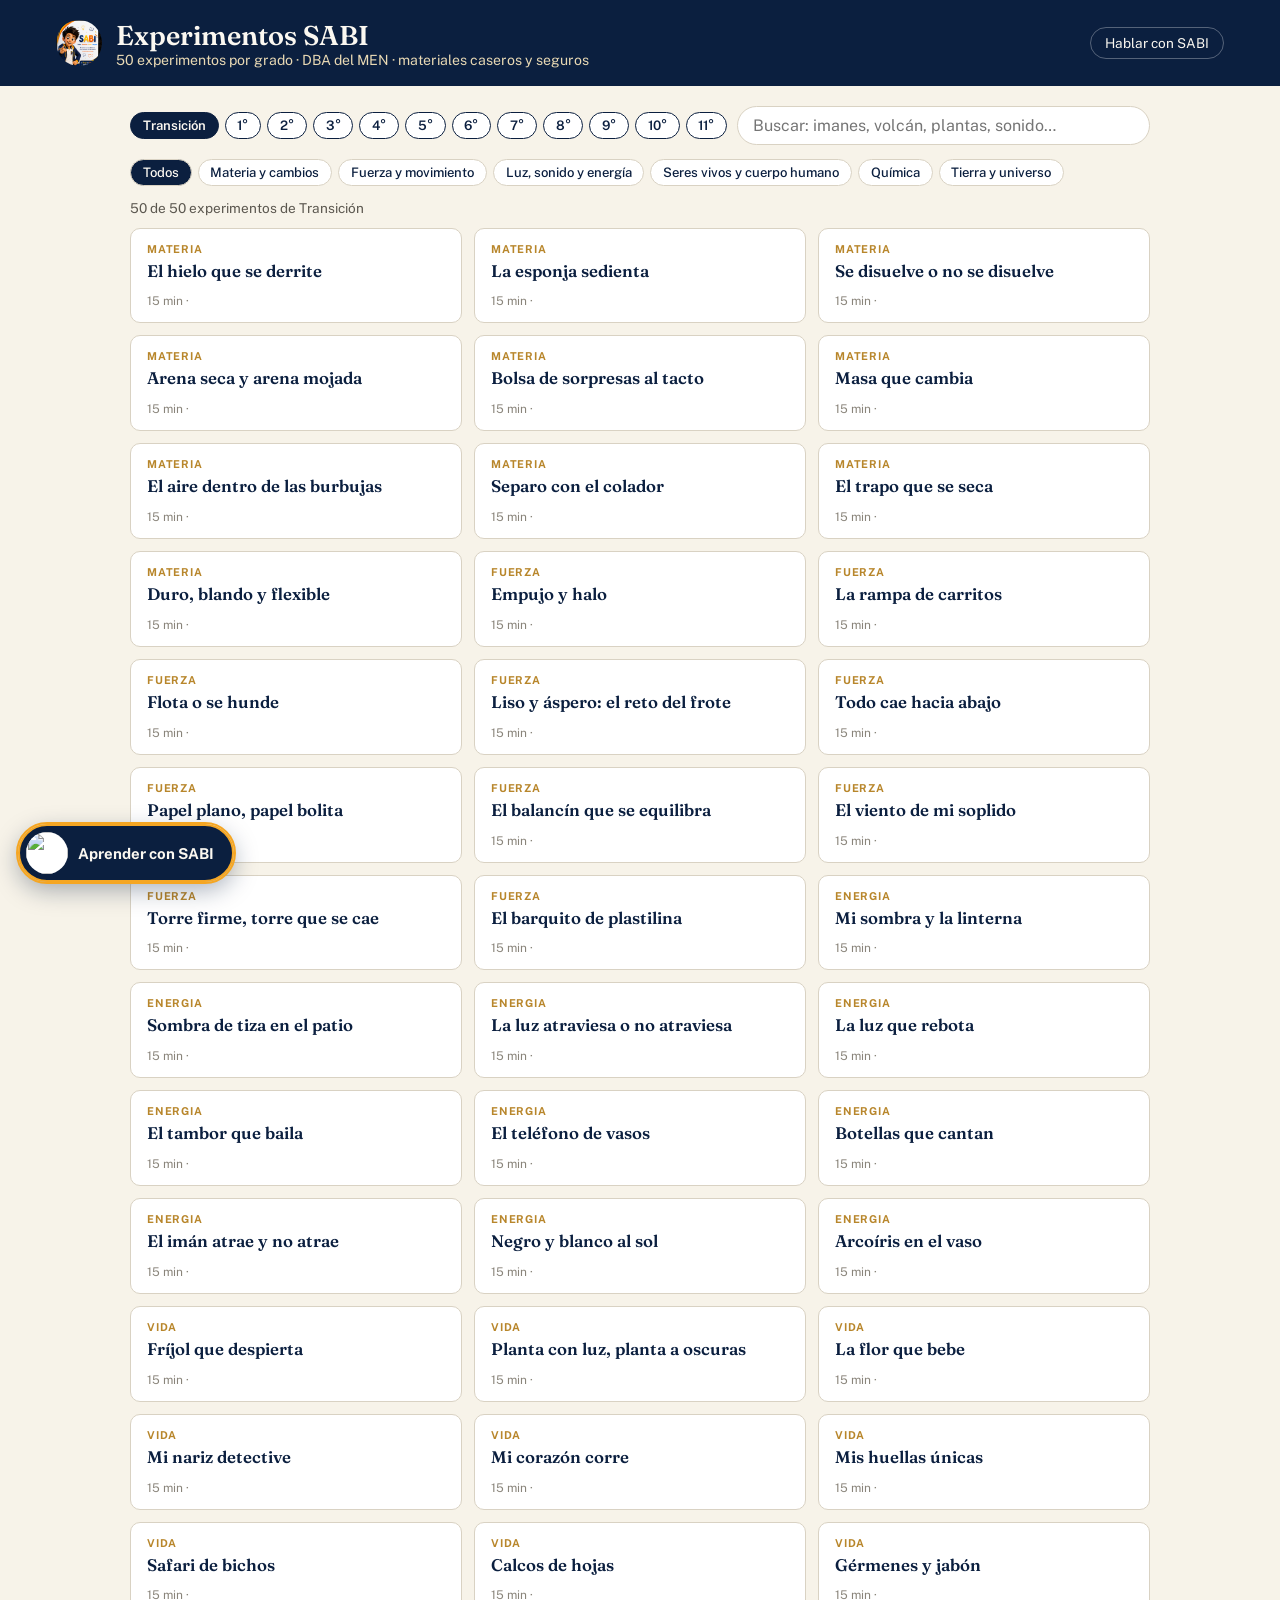
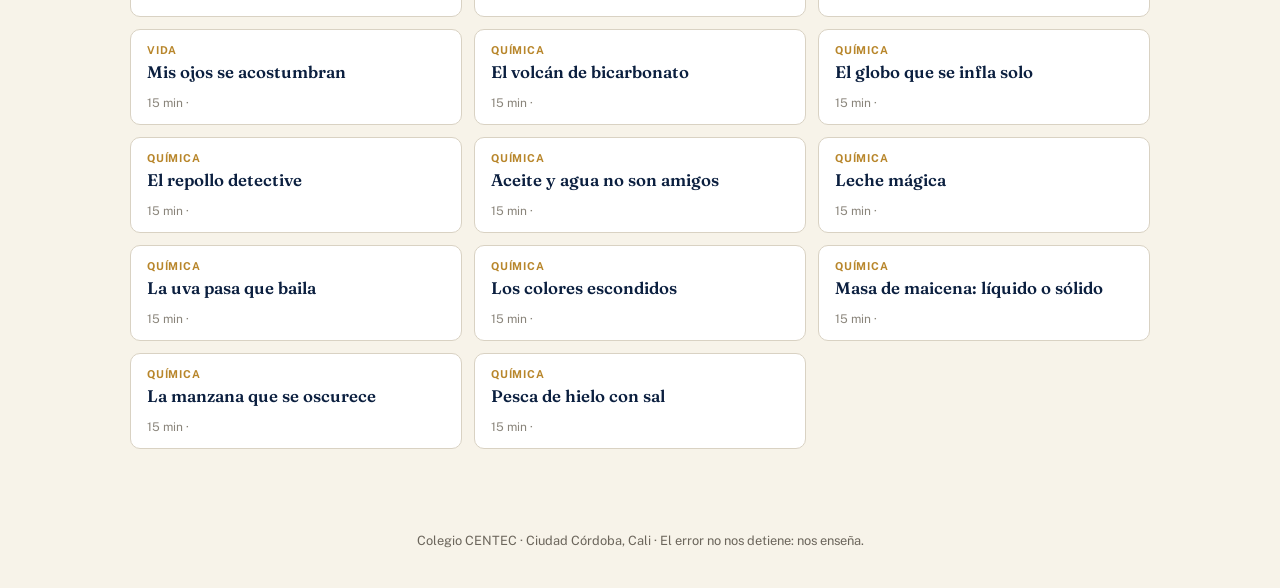
==== commit fd37d4e4: "Bot de acceso SABI v2 para todas las apps + comando inicial en el tutor - sabi-puerta.js: botón con " ====
--- a/experimentos.html
+++ b/experimentos.html
@@ -101,5 +101,6 @@
   cargar();
 })();
 </script>
+<script src="sabi-puerta.js" data-materia="Ciencias Naturales" data-lado="izquierda" defer></script>
 </body>
 </html>
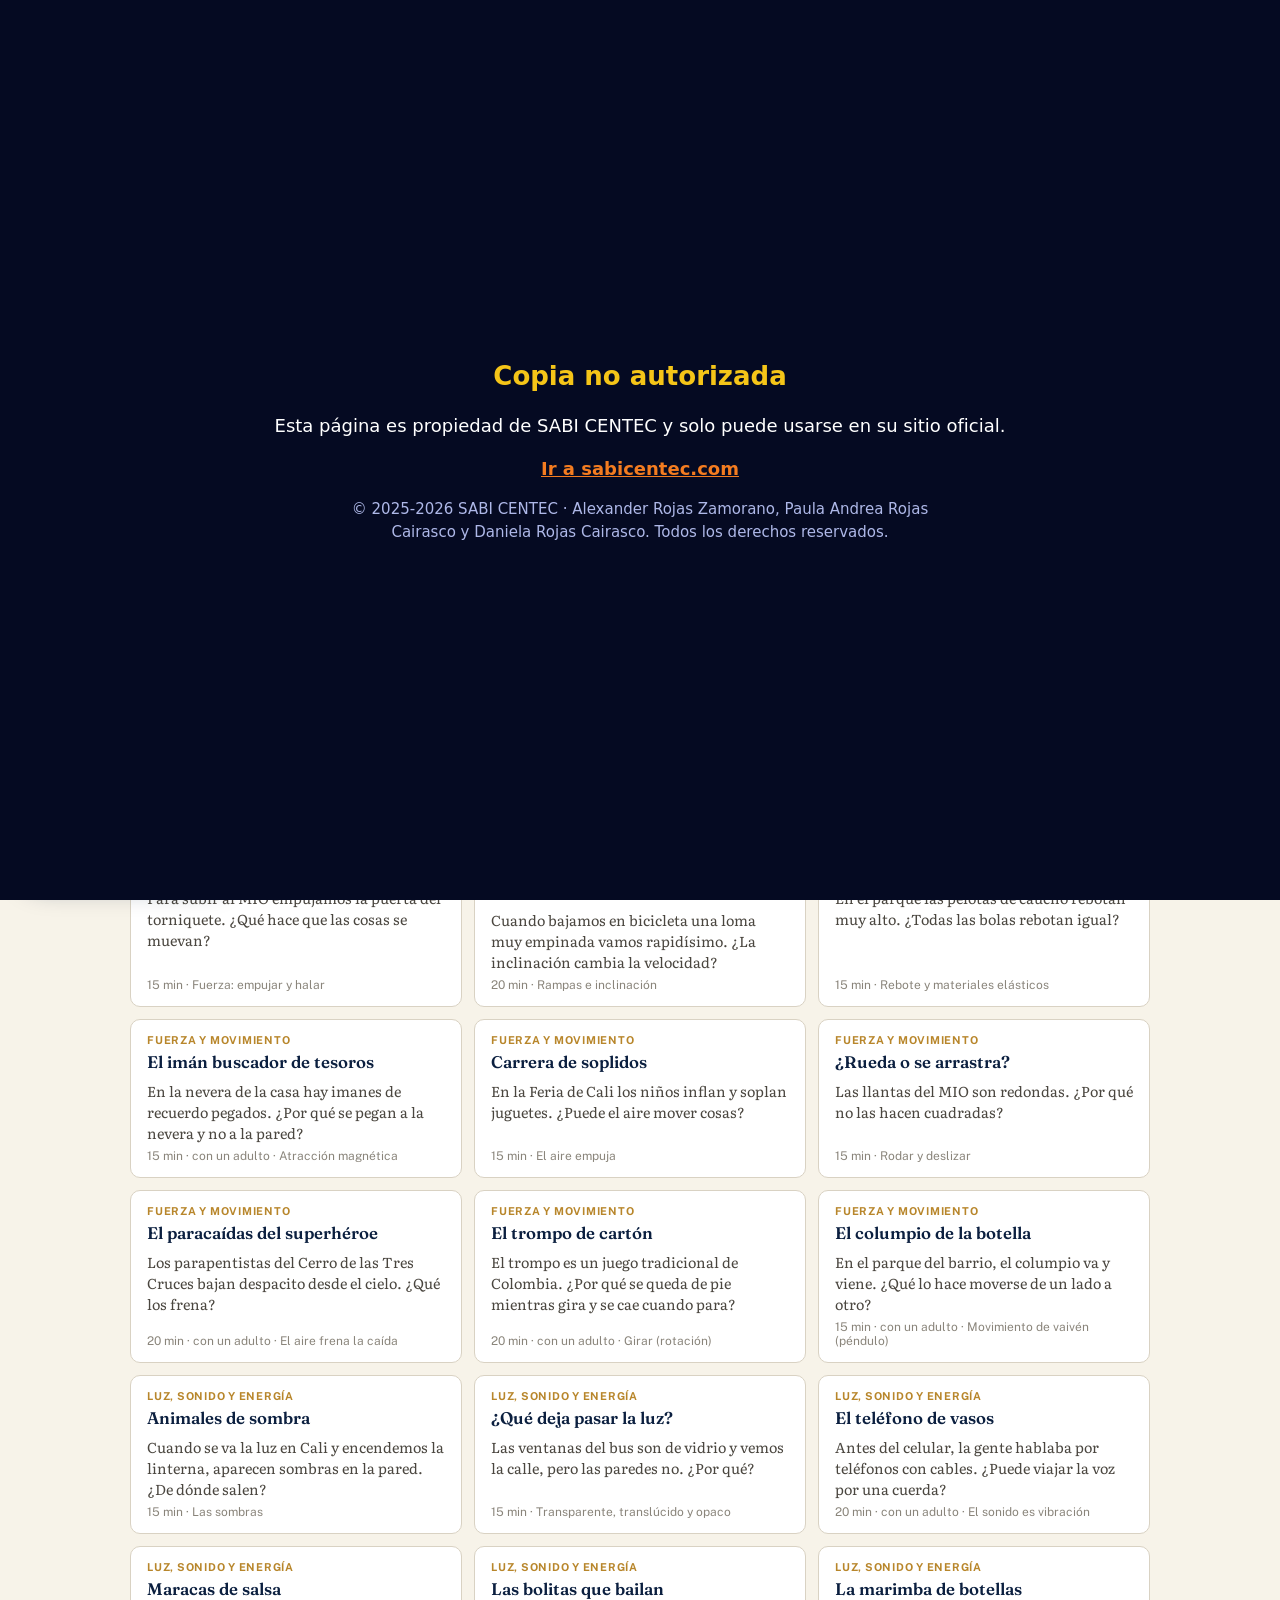
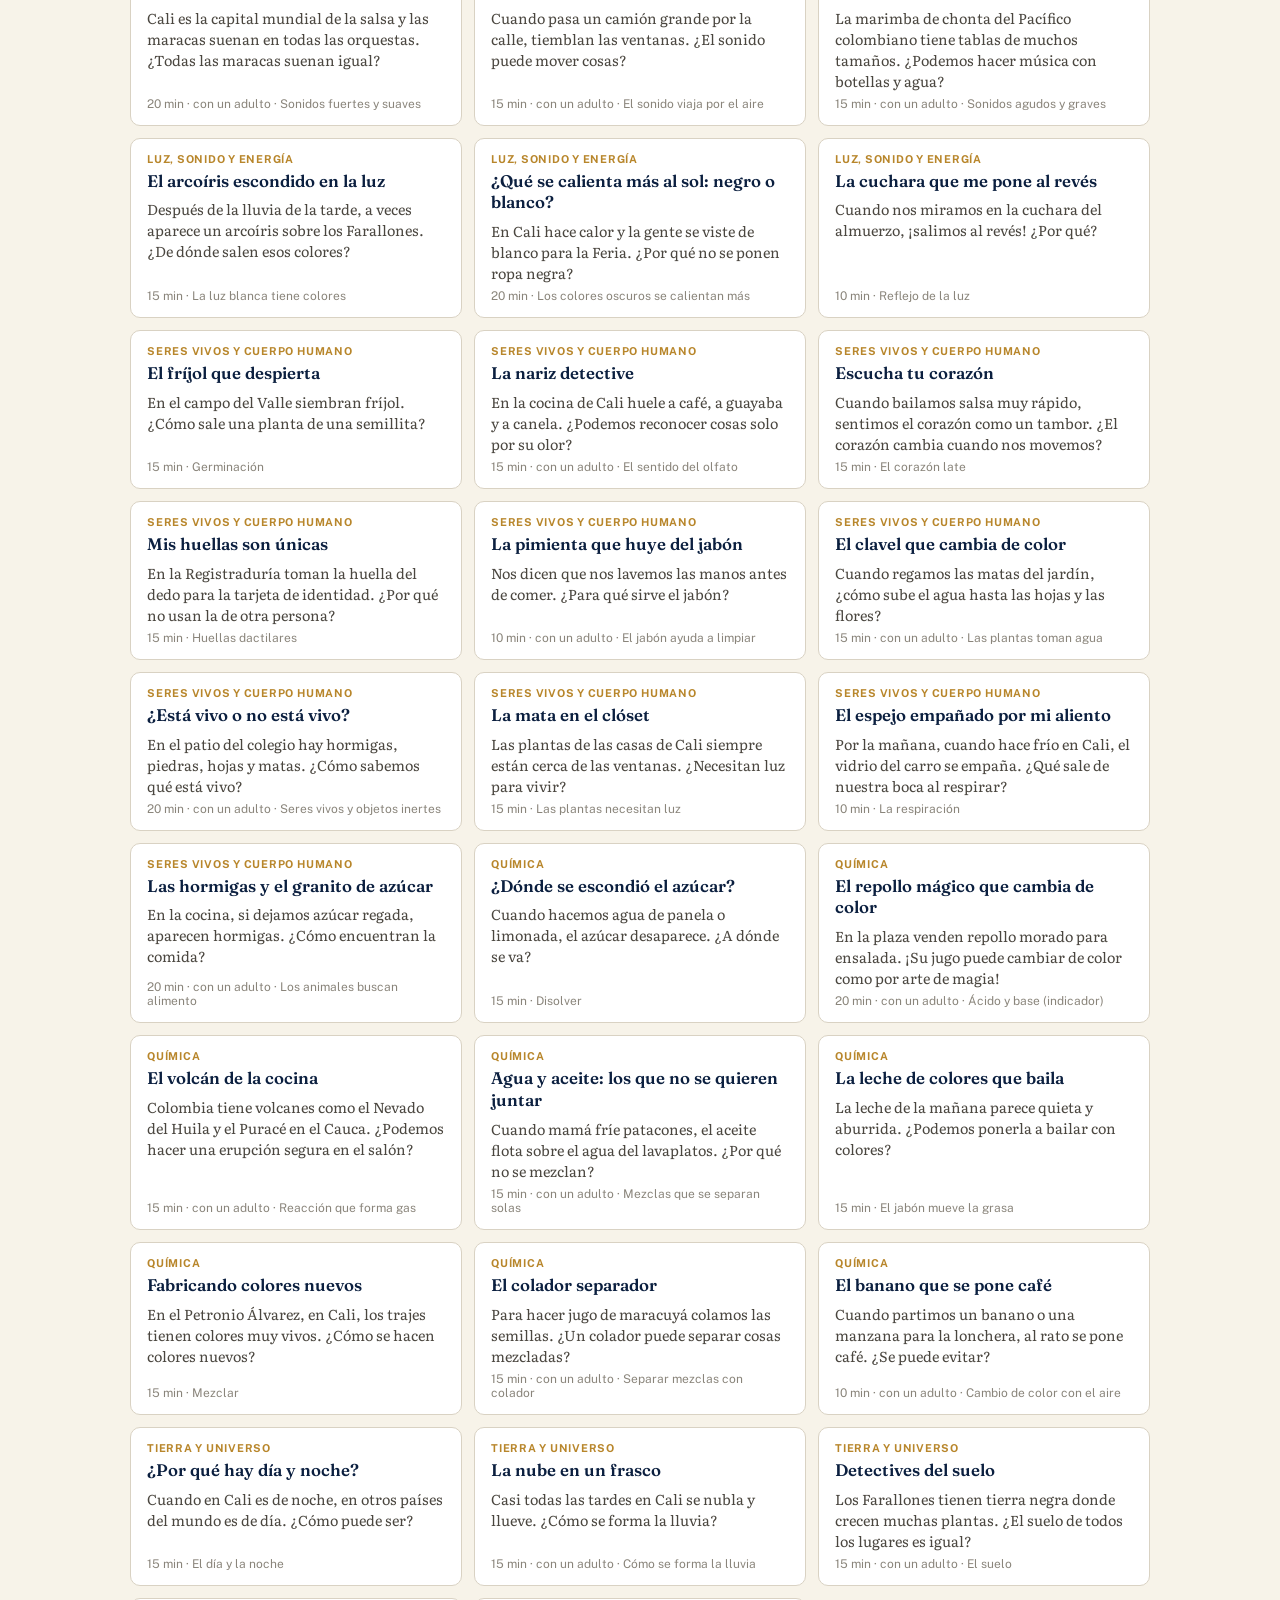
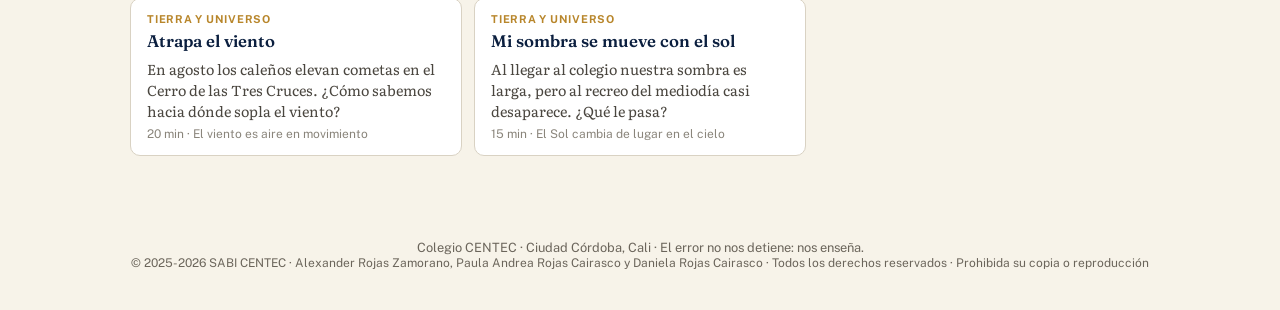
==== commit 75699cbf: "Protección y titularidad: licencia propietaria, avisos de derechos y anti-copia - LICENSE propietari" ====
--- a/experimentos.html
+++ b/experimentos.html
@@ -1,8 +1,22 @@
 <!DOCTYPE html>
+<!--
+  SABI CENTEC · https://sabicentec.com
+  © 2025-2026 SABI CENTEC. Titulares: Alexander Rojas Zamorano, Paula Andrea Rojas Cairasco y Daniela Rojas Cairasco.
+  Obra protegida. Todos los derechos reservados. Prohibida su copia, reproducción,
+  modificación o republicación total o parcial sin autorización escrita
+  (Ley 23 de 1982, Decisión Andina 351 de 1993). Ver LICENSE.
+-->
 <html lang="es">
 <head>
 <meta charset="UTF-8">
 <meta name="viewport" content="width=device-width, initial-scale=1.0">
+<meta name="author" content="Alexander Rojas Zamorano, Paula Andrea Rojas Cairasco y Daniela Rojas Cairasco">
+<meta name="copyright" content="© 2025-2026 SABI CENTEC · Alexander Rojas Zamorano, Paula Andrea Rojas Cairasco y Daniela Rojas Cairasco. Todos los derechos reservados.">
+<meta name="rights" content="Obra protegida · Prohibida su copia o reproducción sin autorización escrita">
+<meta name="robots" content="noai, noimageai">
+<meta property="og:site_name" content="SABI CENTEC">
+<script type="application/ld+json">{"@context": "https://schema.org", "@type": "WebSite", "name": "SABICENTEC Superación", "url": "https://superacion.sabicentec.com", "copyrightYear": 2026, "copyrightNotice": "© 2025-2026 SABI CENTEC. Todos los derechos reservados.", "license": "https://sabicentec.com/LICENSE", "copyrightHolder": [{"@type": "Organization", "name": "SABI CENTEC", "url": "https://sabicentec.com"}, {"@type": "Person", "name": "Alexander Rojas Zamorano"}, {"@type": "Person", "name": "Paula Andrea Rojas Cairasco"}, {"@type": "Person", "name": "Daniela Rojas Cairasco"}], "author": [{"@type": "Person", "name": "Alexander Rojas Zamorano"}, {"@type": "Person", "name": "Paula Andrea Rojas Cairasco"}, {"@type": "Person", "name": "Daniela Rojas Cairasco"}], "publisher": {"@type": "Organization", "name": "SABI CENTEC", "url": "https://sabicentec.com"}}</script>
+<script src="sabi-proteccion.js"></script>
 <title>Experimentos SABI — CENTEC</title>
 <meta name="description" content="Banco de experimentos de ciencias de CENTEC: 50 por grado, de Transición a 11°, alineados a los DBA del MEN, con materiales caseros seguros.">
 <link rel="preconnect" href="https://fonts.googleapis.com"><link rel="preconnect" href="https://fonts.gstatic.com" crossorigin>
@@ -60,7 +74,7 @@
   <div class="lista" id="lista"></div>
 </main>
 <dialog id="dlg"><section class="herramienta dots experimento" id="det"></section><div class="dlg-pie"><button type="button" id="imprimir">Imprimir</button><a id="con-sabi" href="#">Hacerlo con SABI</a><button type="button" id="cerrar">Cerrar</button></div></dialog>
-<footer>Colegio CENTEC · Ciudad Córdoba, Cali · El error no nos detiene: nos enseña.</footer>
+<footer>Colegio CENTEC · Ciudad Córdoba, Cali · El error no nos detiene: nos enseña.<br><span class="sabi-derechos" style="font-size:12px;">© 2025-2026 SABI CENTEC · Alexander Rojas Zamorano, Paula Andrea Rojas Cairasco y Daniela Rojas Cairasco · Todos los derechos reservados · Prohibida su copia o reproducción</span></footer>
 <script src="sabi-dots.js"></script>
 <script src="sabi-ayudas.js"></script>
 <script>
--- a/sabi-dots.css
+++ b/sabi-dots.css
@@ -160,7 +160,7 @@
 .det-pista p{font-family:'Literata',Georgia,serif; margin-top:.2em;}
 .det-form label{display:block; font-weight:600; color:var(--dz); margin:.9em 0 .3em;} .det-form .dots-btn{margin-top:.5em;}
 /* Tablero */
-.tab-grid{display:grid; grid-template-columns:repeat(7,1fr); gap:4px;}
+.tab-grid{display:grid; grid-template-columns:repeat(7,minmax(0,1fr)); gap:4px;}
 .tab-c{position:relative; aspect-ratio:1; border-radius:8px; background:#FFF6E3; border:1.5px solid #E6D9B8; display:flex; flex-direction:column; align-items:center; justify-content:center; font:700 .8em 'Public Sans',sans-serif; color:#0B1F3F; text-align:center;}
 .tab-c small{font-size:.62em; font-weight:600;}
 .tab-c.inicio,.tab-c.meta{background:#0B1F3F; color:#FBF8F1;} .tab-c.avanza{background:#DDEFE3;} .tab-c.retro{background:#F8DCD7;}
@@ -220,6 +220,8 @@
 .exp-pred .dots-btn,.exp-obs .dots-btn{margin-top:.5em;}
 .exp-cols{display:grid; grid-template-columns:minmax(160px,1fr) 2fr; gap:14px; margin-top:.8em;}
 @media (max-width:560px){.exp-cols{grid-template-columns:1fr}}
+/* Celular: la gráfica cabe completa en la pantalla y el tablero no se sale de la tarjeta */
+@media (max-width:600px){.herramienta.dots.grafica svg.dots-svg{min-width:0; width:100%; height:auto;} .tab-grid{gap:3px;} .tab-c{font-size:.68em; border-radius:6px;} .tab-c small{font-size:.58em; line-height:1.05;}}
 .dots h4{font-family:'Fraunces',Georgia,serif; color:var(--dz); margin:.6em 0 .3em;}
 .exp-cols ul,.exp-cols ol,.experimento ol{margin-left:1.3em !important; font-size:.92em;}
 .exp-seg{background:#FCEDEA; border-left:3px solid #9B2C2C; padding:.45em .7em; margin:.7em 0; font-size:.88em;}
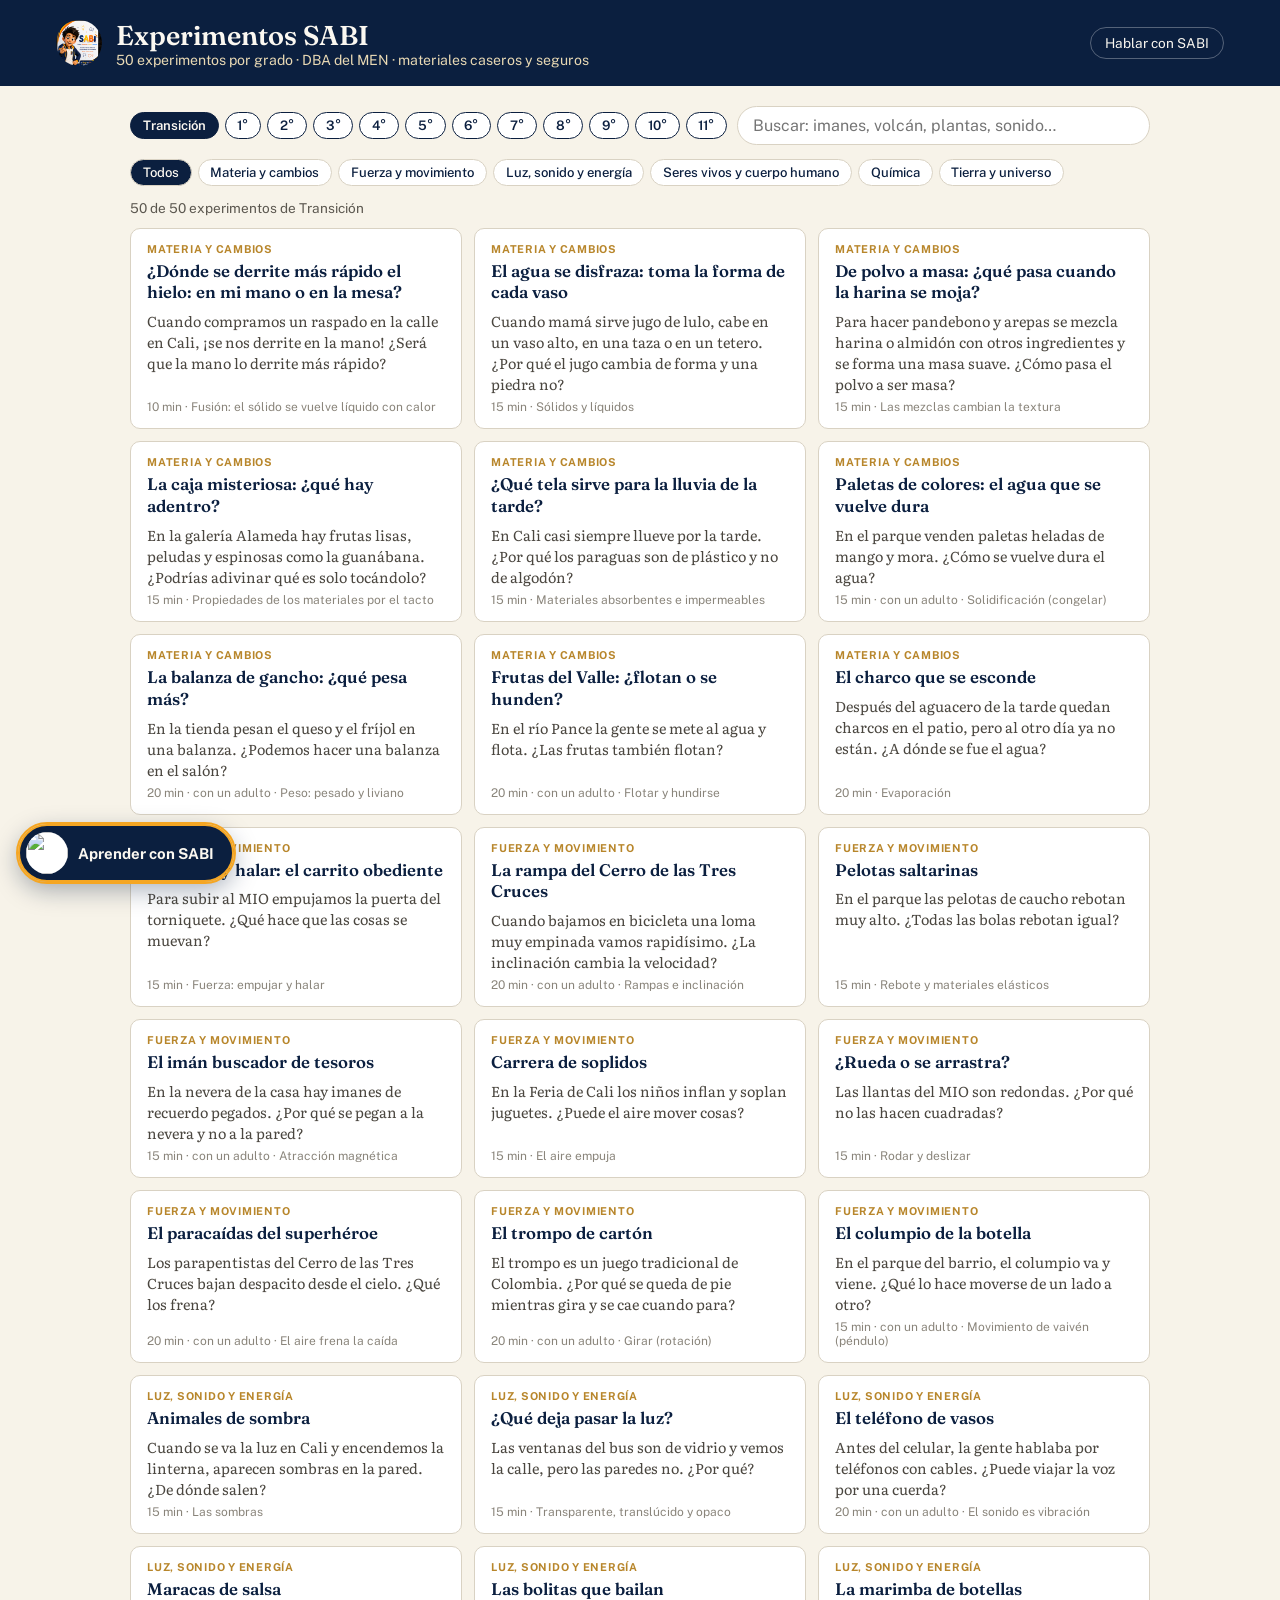
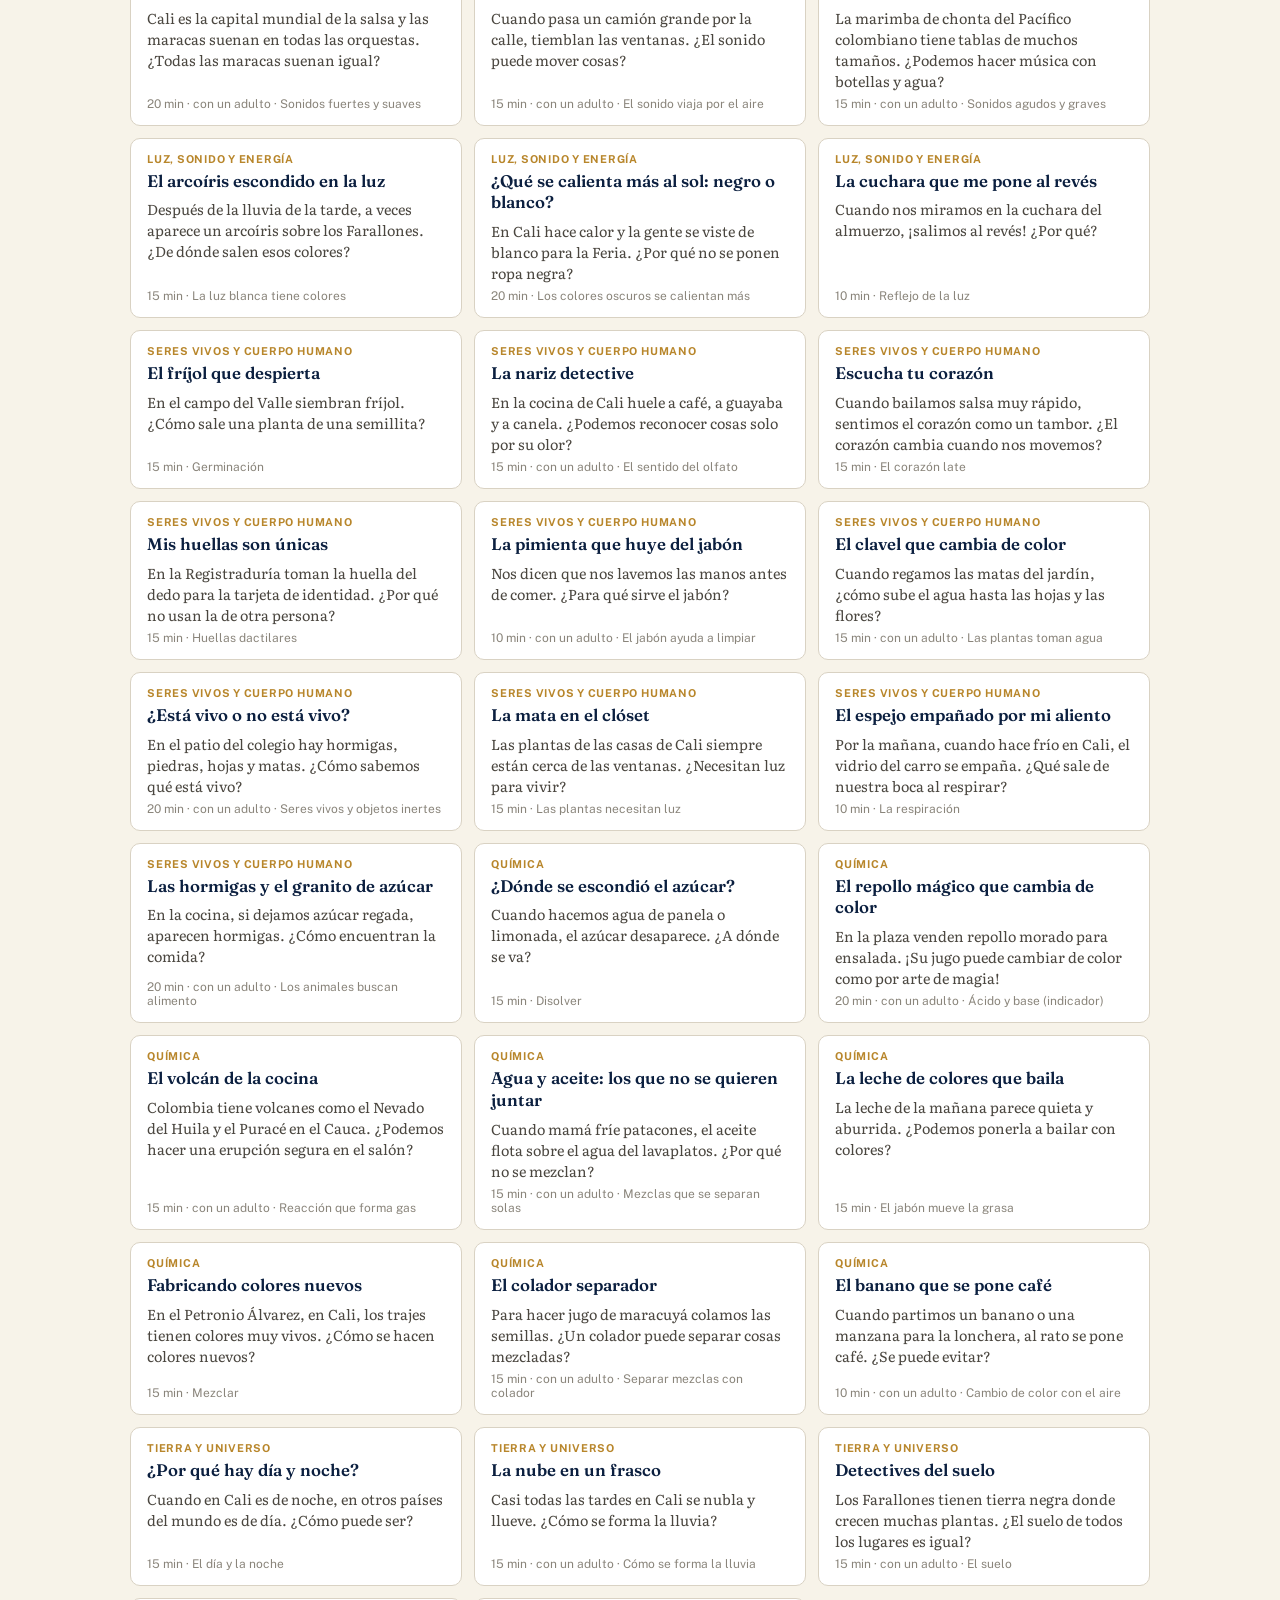
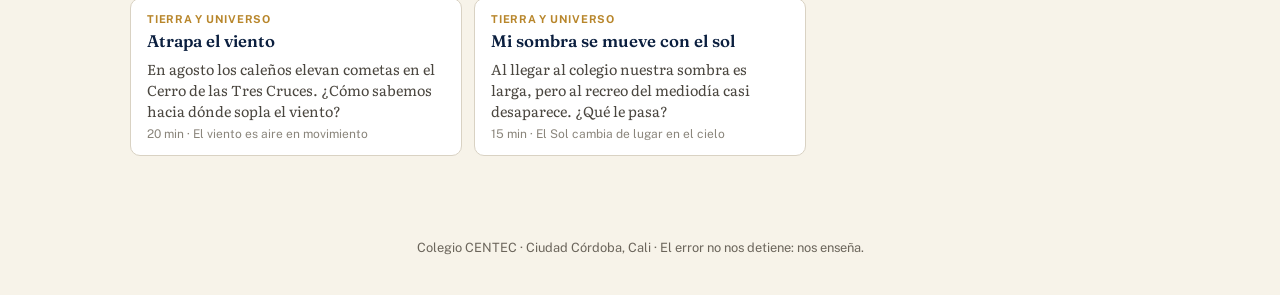
==== commit 097b4438: "Fichas que revisan en pantalla y correcciones del tutor web Aprendizaje: - fichas.html: cada ejercic" ====
--- a/experimentos.html
+++ b/experimentos.html
@@ -1,22 +1,8 @@
 <!DOCTYPE html>
-<!--
-  SABI CENTEC · https://sabicentec.com
-  © 2025-2026 SABI CENTEC. Titulares: Alexander Rojas Zamorano, Paula Andrea Rojas Cairasco y Daniela Rojas Cairasco.
-  Obra protegida. Todos los derechos reservados. Prohibida su copia, reproducción,
-  modificación o republicación total o parcial sin autorización escrita
-  (Ley 23 de 1982, Decisión Andina 351 de 1993). Ver LICENSE.
--->
 <html lang="es">
 <head>
 <meta charset="UTF-8">
 <meta name="viewport" content="width=device-width, initial-scale=1.0">
-<meta name="author" content="Alexander Rojas Zamorano, Paula Andrea Rojas Cairasco y Daniela Rojas Cairasco">
-<meta name="copyright" content="© 2025-2026 SABI CENTEC · Alexander Rojas Zamorano, Paula Andrea Rojas Cairasco y Daniela Rojas Cairasco. Todos los derechos reservados.">
-<meta name="rights" content="Obra protegida · Prohibida su copia o reproducción sin autorización escrita">
-<meta name="robots" content="noai, noimageai">
-<meta property="og:site_name" content="SABI CENTEC">
-<script type="application/ld+json">{"@context": "https://schema.org", "@type": "WebSite", "name": "SABICENTEC Superación", "url": "https://superacion.sabicentec.com", "copyrightYear": 2026, "copyrightNotice": "© 2025-2026 SABI CENTEC. Todos los derechos reservados.", "license": "https://sabicentec.com/LICENSE", "copyrightHolder": [{"@type": "Organization", "name": "SABI CENTEC", "url": "https://sabicentec.com"}, {"@type": "Person", "name": "Alexander Rojas Zamorano"}, {"@type": "Person", "name": "Paula Andrea Rojas Cairasco"}, {"@type": "Person", "name": "Daniela Rojas Cairasco"}], "author": [{"@type": "Person", "name": "Alexander Rojas Zamorano"}, {"@type": "Person", "name": "Paula Andrea Rojas Cairasco"}, {"@type": "Person", "name": "Daniela Rojas Cairasco"}], "publisher": {"@type": "Organization", "name": "SABI CENTEC", "url": "https://sabicentec.com"}}</script>
-<script src="sabi-proteccion.js"></script>
 <title>Experimentos SABI — CENTEC</title>
 <meta name="description" content="Banco de experimentos de ciencias de CENTEC: 50 por grado, de Transición a 11°, alineados a los DBA del MEN, con materiales caseros seguros.">
 <link rel="preconnect" href="https://fonts.googleapis.com"><link rel="preconnect" href="https://fonts.gstatic.com" crossorigin>
@@ -60,7 +46,7 @@
 </head>
 <body>
 <header class="top">
-  <img src="sabi-avatar.png" alt="SABI">
+  <img src="sabi-avatar-sm.png" alt="SABI">
   <div><h1>Experimentos SABI</h1><p>50 experimentos por grado · DBA del MEN · materiales caseros y seguros</p></div>
   <a href="tutor.html">Hablar con SABI</a>
 </header>
@@ -74,7 +60,7 @@
   <div class="lista" id="lista"></div>
 </main>
 <dialog id="dlg"><section class="herramienta dots experimento" id="det"></section><div class="dlg-pie"><button type="button" id="imprimir">Imprimir</button><a id="con-sabi" href="#">Hacerlo con SABI</a><button type="button" id="cerrar">Cerrar</button></div></dialog>
-<footer>Colegio CENTEC · Ciudad Córdoba, Cali · El error no nos detiene: nos enseña.<br><span class="sabi-derechos" style="font-size:12px;">© 2025-2026 SABI CENTEC · Alexander Rojas Zamorano, Paula Andrea Rojas Cairasco y Daniela Rojas Cairasco · Todos los derechos reservados · Prohibida su copia o reproducción</span></footer>
+<footer>Colegio CENTEC · Ciudad Córdoba, Cali · El error no nos detiene: nos enseña.</footer>
 <script src="sabi-dots.js"></script>
 <script src="sabi-ayudas.js"></script>
 <script>
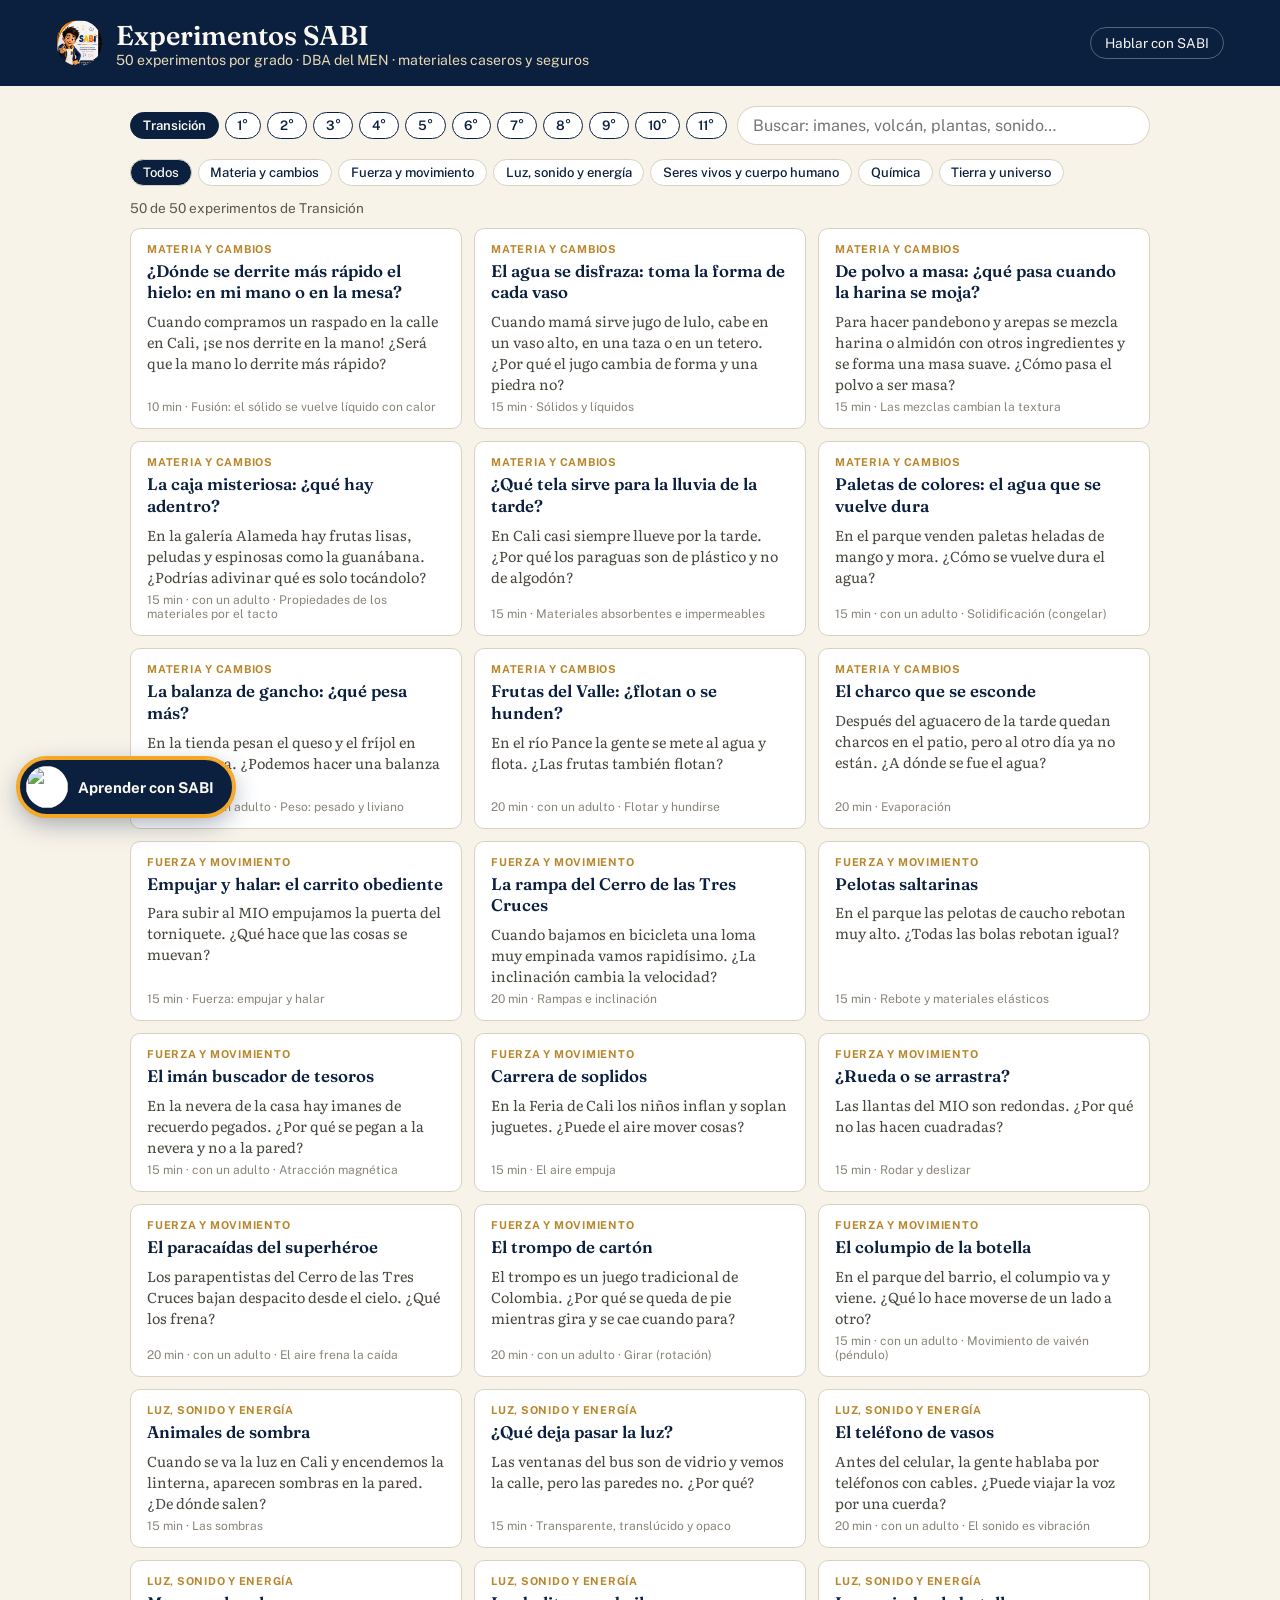
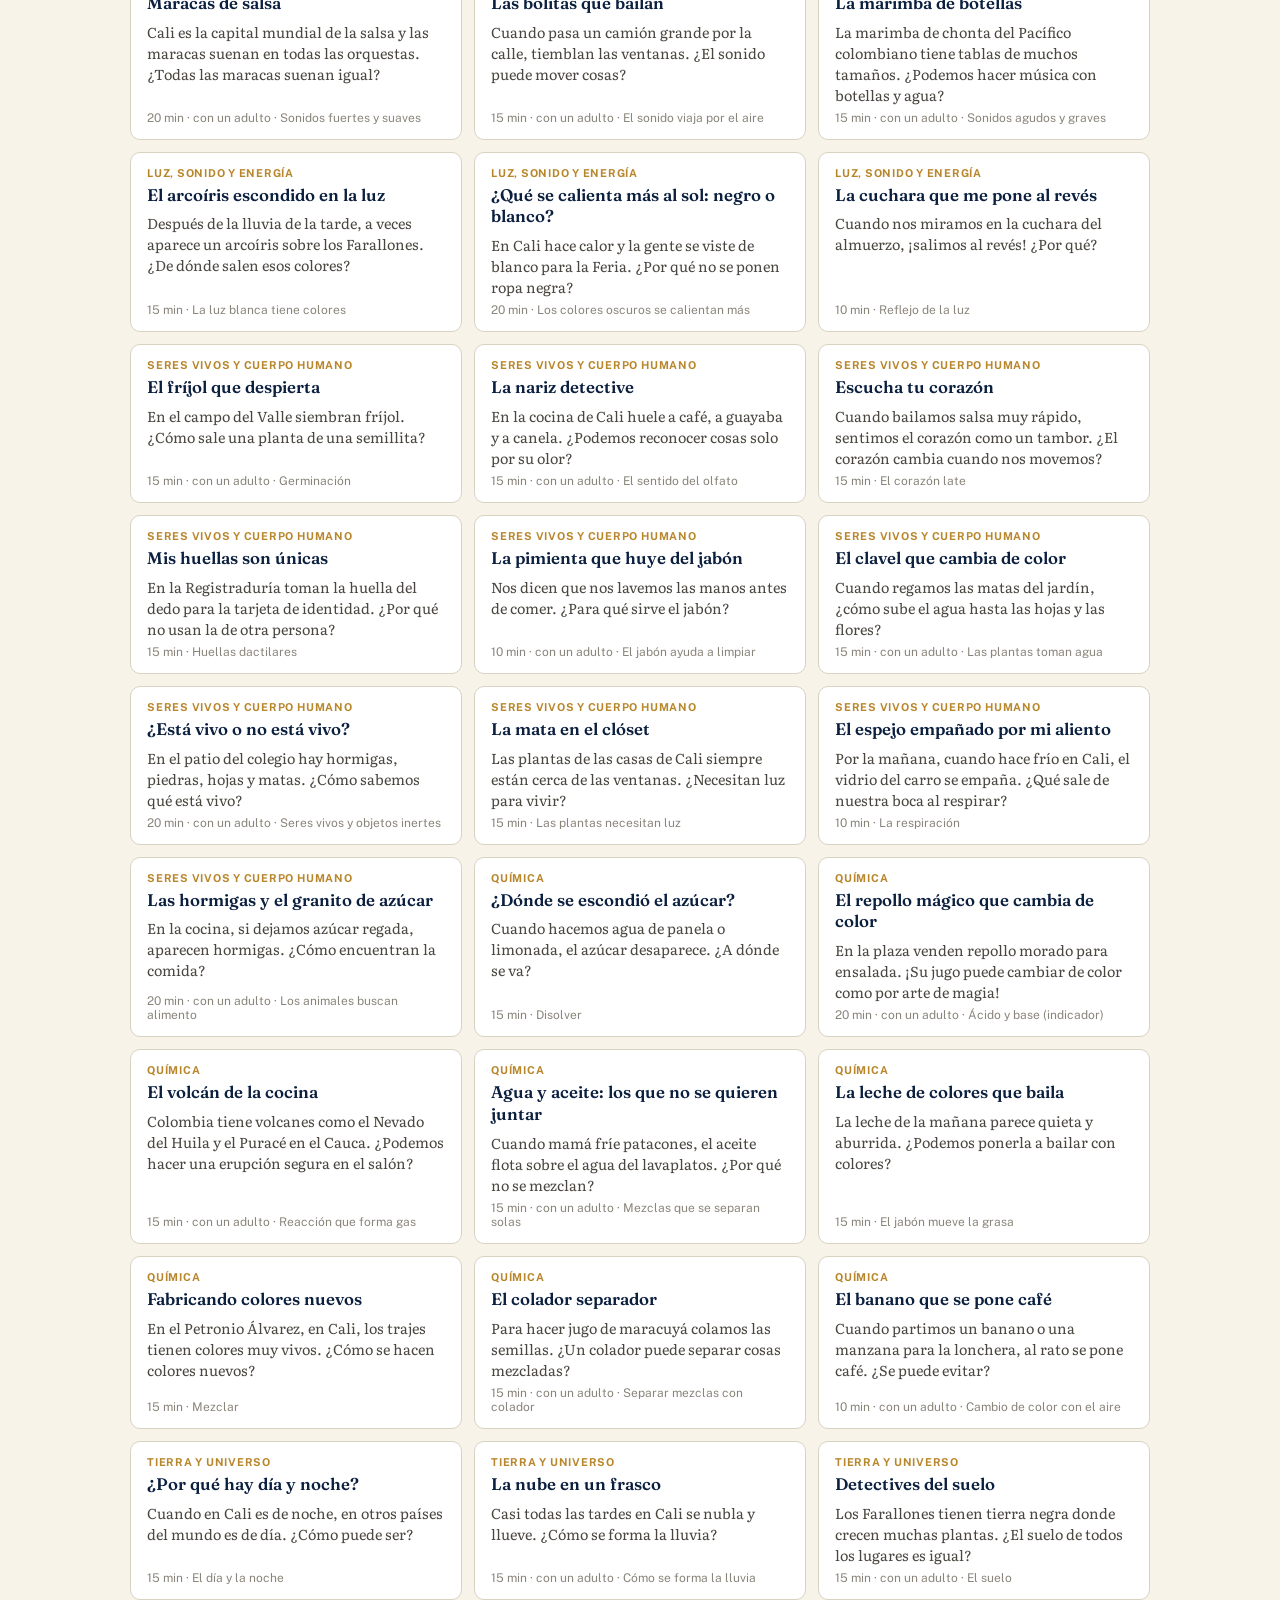
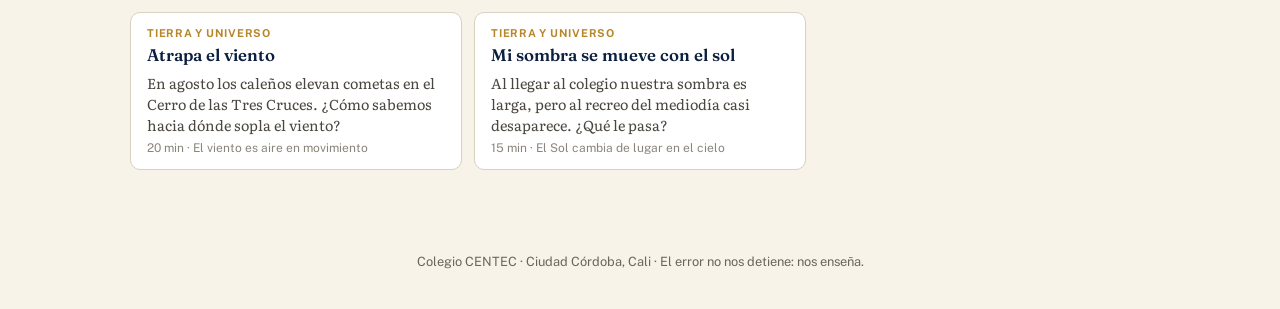
==== commit 845d95bd: "Instala SABI Barra: salida rápida y botón + para adjuntar en todas las páginas - Agrega https://sabi" ====
--- a/experimentos.html
+++ b/experimentos.html
@@ -101,6 +101,7 @@
   cargar();
 })();
 </script>
-<script src="sabi-puerta.js" data-materia="Ciencias Naturales" data-lado="izquierda" defer></script>
+<script src="sabi-puerta.js" data-materia="Ciencias Naturales" data-lado="izquierda" data-abajo="84" defer></script>
+<script src="https://sabicentec.com/assets/sabi-barra.js" defer data-app="superacion" data-destino="https://sabicentec.com/" data-posicion="abajo-izquierda"></script>
 </body>
 </html>
